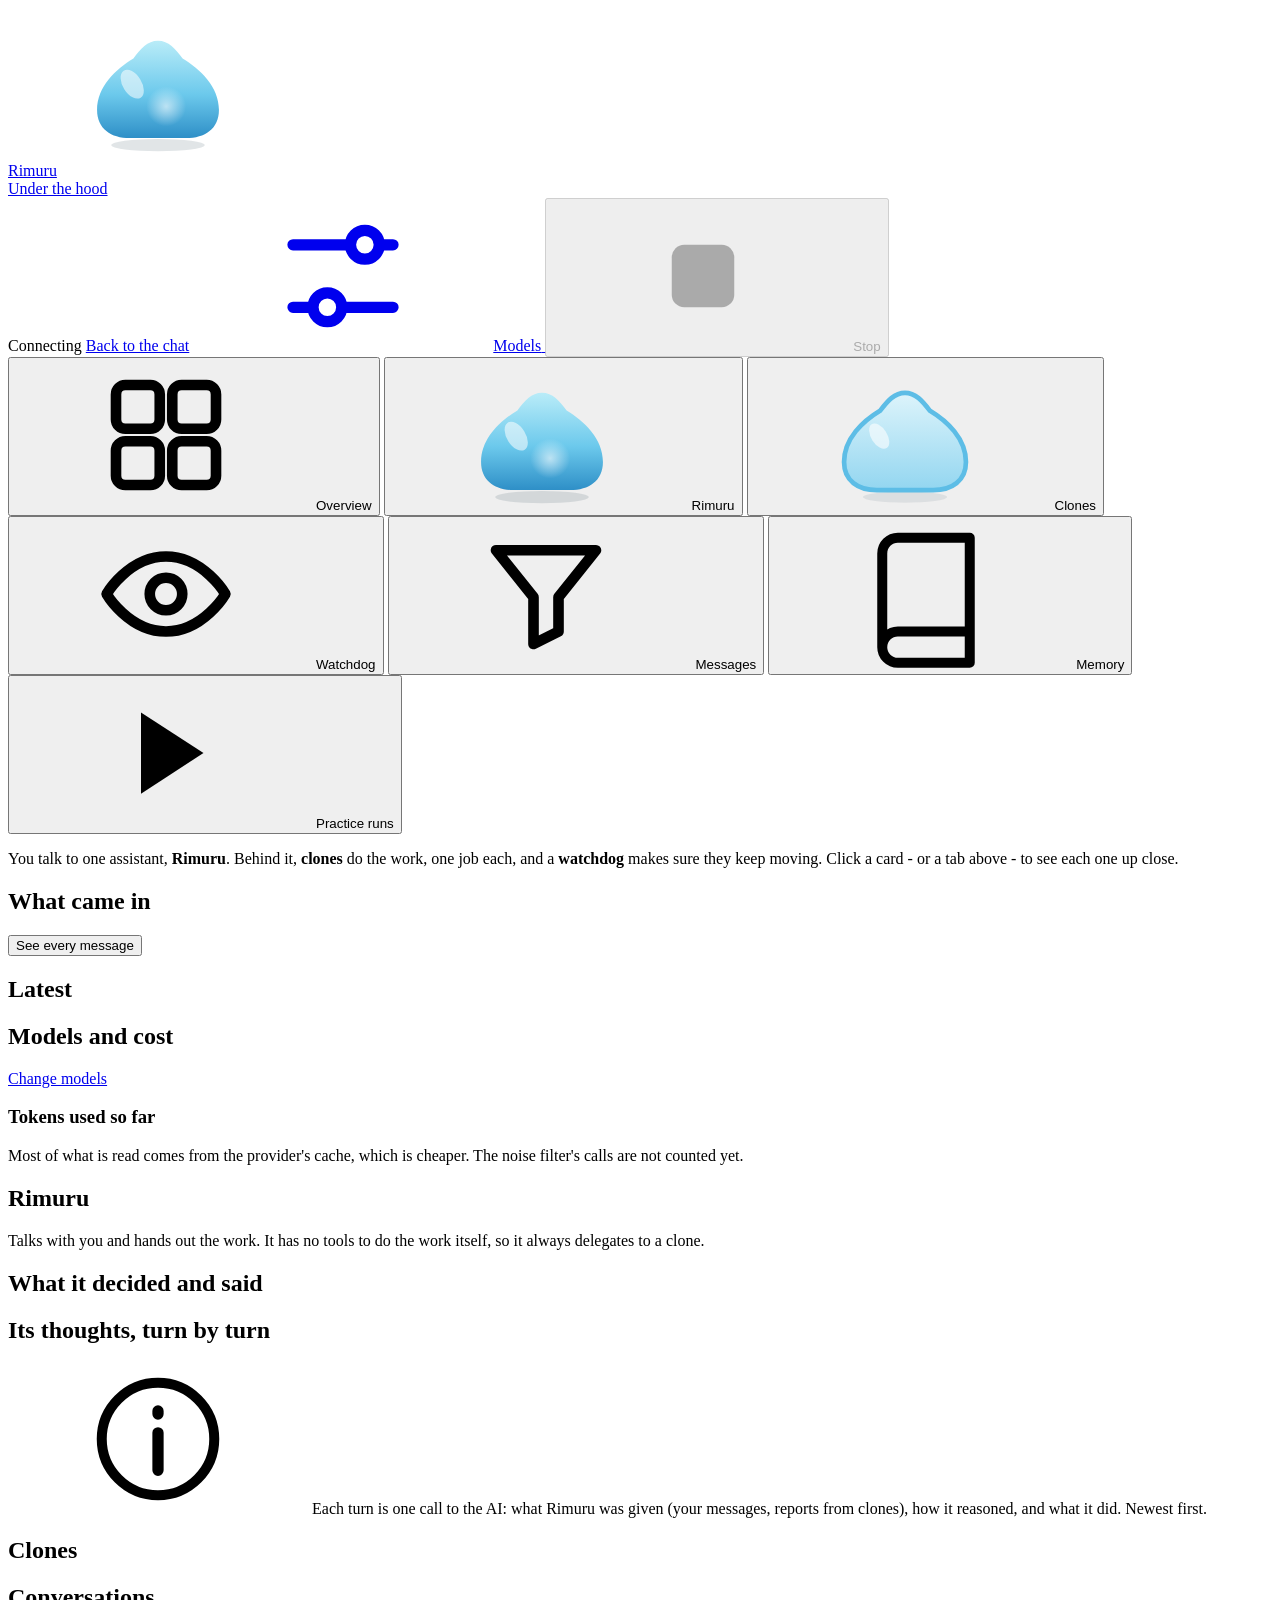
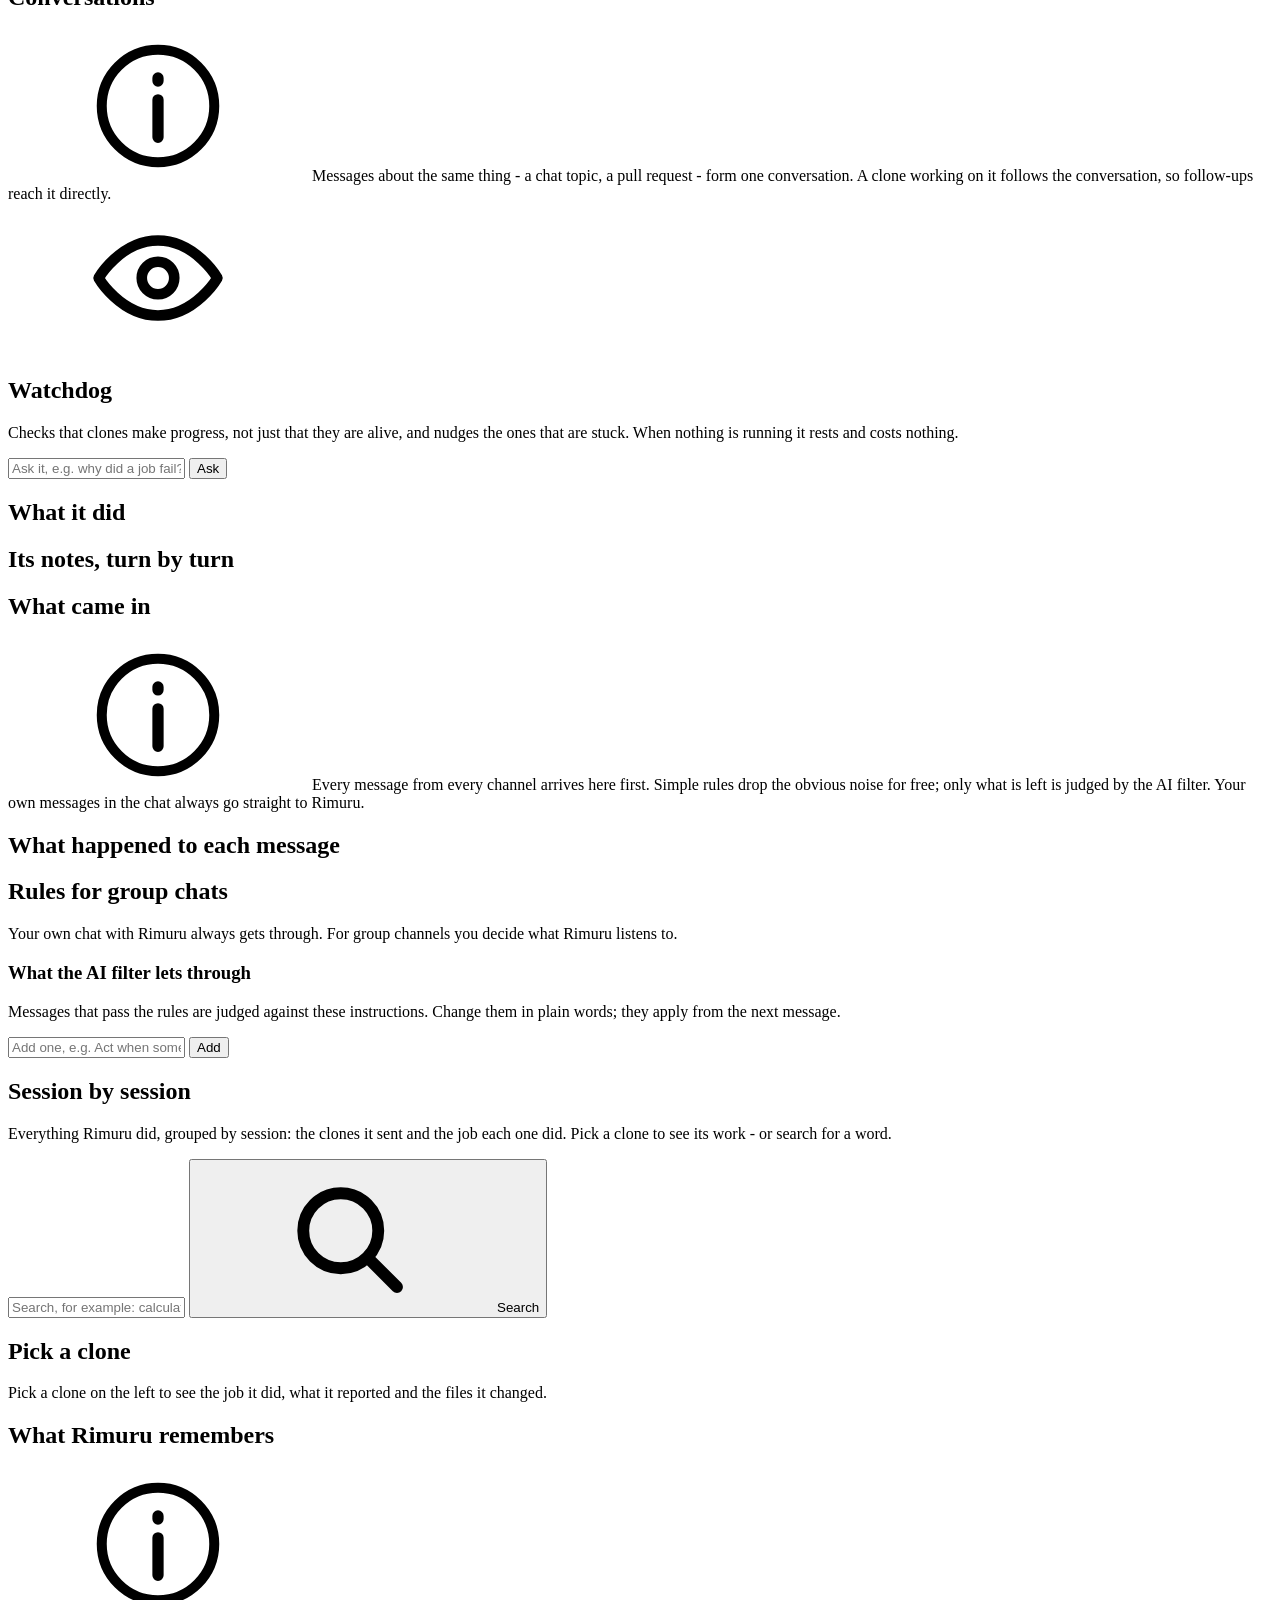
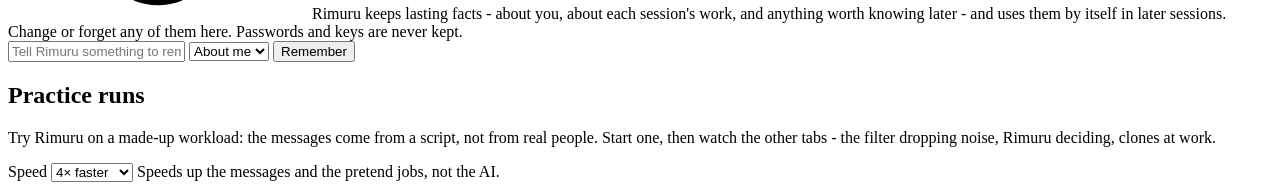
==== rimuru/web/static/inside.html @ 2d2245ae "Long-term memory: kept by Rimuru, used later, visible to the person Before, the Router's remember() " ====
<!doctype html>
<html lang="en">
<head>
<meta charset="utf-8">
<meta name="viewport" content="width=device-width, initial-scale=1">
<title>Rimuru - under the hood</title>
<link rel="icon" type="image/svg+xml" href="/static/rimuru.svg">
<link rel="stylesheet" href="/static/app.css">
<link rel="stylesheet" href="/static/inside.css">
</head>
<body class="hood-page">

<!-- Same marks and icons as the chat app. -->
<svg width="0" height="0" style="position:absolute" aria-hidden="true">
  <defs>
    <linearGradient id="slime-body" x1="0" y1="0" x2="0" y2="1">
      <stop offset="0" stop-color="#B9ECF8"/>
      <stop offset="0.55" stop-color="#6CC9EC"/>
      <stop offset="1" stop-color="#2E8FC7"/>
    </linearGradient>
    <linearGradient id="clone-body" x1="0" y1="0" x2="0" y2="1">
      <stop offset="0" stop-color="#DDF4FB"/>
      <stop offset="1" stop-color="#93D6F0"/>
    </linearGradient>
    <radialGradient id="slime-core" cx="0.5" cy="0.5" r="0.5">
      <stop offset="0" stop-color="#FFFFFF" stop-opacity="0.85"/>
      <stop offset="1" stop-color="#FFFFFF" stop-opacity="0"/>
    </radialGradient>
    <path id="slime-shape"
          d="M32 14 C36.5 14 39.5 17.5 42.5 21.5 C50 26 58 33.5 58 43.5 C58 51.5 52 55.5 44 55.5
             L20 55.5 C12 55.5 6 51.5 6 43.5 C6 33.5 14 26 21.5 21.5 C24.5 17.5 27.5 14 32 14 Z"/>
  </defs>
  <symbol id="mark-rimuru" viewBox="0 0 64 64">
    <ellipse cx="32" cy="58.5" rx="20" ry="2.6" fill="#0B2A3D" opacity="0.12"/>
    <use href="#slime-shape" fill="url(#slime-body)"/>
    <ellipse cx="21" cy="32.5" rx="4" ry="6.8" fill="#FFFFFF" opacity="0.55" transform="rotate(-32 21 32.5)"/>
    <circle cx="35.5" cy="42" r="8.5" fill="url(#slime-core)" opacity="0.7"/>
  </symbol>
  <symbol id="mark-clone" viewBox="0 0 64 64">
    <ellipse cx="32" cy="58.5" rx="18" ry="2.4" fill="#0B2A3D" opacity="0.08"/>
    <use href="#slime-shape" fill="url(#clone-body)" stroke="#5DBDE6" stroke-width="2"/>
    <ellipse cx="21" cy="32.5" rx="3.4" ry="6" fill="#FFFFFF" opacity="0.6" transform="rotate(-32 21 32.5)"/>
  </symbol>
  <symbol id="i-stop" viewBox="0 0 24 24"><rect x="7" y="7" width="10" height="10" rx="2" fill="currentColor"/></symbol>
  <symbol id="i-check" viewBox="0 0 24 24"><path d="M5 12.5l4.2 4.2L19 7" fill="none" stroke="currentColor" stroke-width="2.2" stroke-linecap="round" stroke-linejoin="round"/></symbol>
  <symbol id="i-x" viewBox="0 0 24 24"><path d="M7 7l10 10M17 7L7 17" fill="none" stroke="currentColor" stroke-width="2" stroke-linecap="round"/></symbol>
  <symbol id="i-file" viewBox="0 0 24 24"><path d="M7 3h7l5 5v13H7z M14 3v5h5" fill="none" stroke="currentColor" stroke-width="1.6" stroke-linejoin="round"/></symbol>
  <symbol id="i-beaker" viewBox="0 0 24 24"><path d="M9 3h6M10 3v6l-5 10a1.5 1.5 0 0 0 1.4 2h11.2a1.5 1.5 0 0 0 1.4-2l-5-10V3" fill="none" stroke="currentColor" stroke-width="1.6" stroke-linejoin="round"/></symbol>
  <symbol id="i-info" viewBox="0 0 24 24"><circle cx="12" cy="12" r="9" fill="none" stroke="currentColor" stroke-width="1.6"/><path d="M12 11v6M12 7.5v.5" stroke="currentColor" stroke-width="1.8" stroke-linecap="round"/></symbol>
  <symbol id="i-chevron" viewBox="0 0 24 24"><path d="M9 6l6 6-6 6" fill="none" stroke="currentColor" stroke-width="1.8" stroke-linecap="round" stroke-linejoin="round"/></symbol>
  <symbol id="i-pencil" viewBox="0 0 24 24"><path d="M4 20l4-1 10-10-3-3L5 16l-1 4z M13.5 7.5l3 3" fill="none" stroke="currentColor" stroke-width="1.8" stroke-linejoin="round"/></symbol>
  <symbol id="i-terminal" viewBox="0 0 24 24"><path d="M5 7l5 5-5 5M12 17h7" fill="none" stroke="currentColor" stroke-width="1.9" stroke-linecap="round" stroke-linejoin="round"/></symbol>
  <symbol id="i-chat" viewBox="0 0 24 24"><path d="M5 5h14v10H10l-4 4v-4H5z" fill="none" stroke="currentColor" stroke-width="1.7" stroke-linejoin="round"/></symbol>
  <symbol id="i-mail" viewBox="0 0 24 24"><path d="M4 6h16v12H4z M4 7l8 6 8-6" fill="none" stroke="currentColor" stroke-width="1.7" stroke-linejoin="round"/></symbol>
  <symbol id="i-pause" viewBox="0 0 24 24"><path d="M9 6v12M15 6v12" stroke="currentColor" stroke-width="2.4" stroke-linecap="round"/></symbol>
  <symbol id="i-alert" viewBox="0 0 24 24"><path d="M12 7v6M12 16.5v.5" stroke="currentColor" stroke-width="2.4" stroke-linecap="round"/></symbol>
  <symbol id="i-clock" viewBox="0 0 24 24"><circle cx="12" cy="12" r="8" fill="none" stroke="currentColor" stroke-width="1.8"/><path d="M12 8v4l3 2" fill="none" stroke="currentColor" stroke-width="1.8" stroke-linecap="round"/></symbol>
  <symbol id="i-sliders" viewBox="0 0 24 24"><path d="M4 7h9M18 7h2M4 17h3M12 17h8" fill="none" stroke="currentColor" stroke-width="1.8" stroke-linecap="round"/><circle cx="15.5" cy="7" r="2.3" fill="none" stroke="currentColor" stroke-width="1.8"/><circle cx="9.5" cy="17" r="2.3" fill="none" stroke="currentColor" stroke-width="1.8"/></symbol>
  <symbol id="i-search" viewBox="0 0 24 24"><circle cx="11" cy="11" r="6" fill="none" stroke="currentColor" stroke-width="1.9"/><path d="M15.5 15.5L20 20" stroke="currentColor" stroke-width="1.9" stroke-linecap="round"/></symbol>
  <symbol id="i-eye" viewBox="0 0 24 24"><path d="M2.5 12s3.5-6 9.5-6 9.5 6 9.5 6-3.5 6-9.5 6-9.5-6-9.5-6z" fill="none" stroke="currentColor" stroke-width="1.7" stroke-linejoin="round"/><circle cx="12" cy="12" r="2.6" fill="none" stroke="currentColor" stroke-width="1.7"/></symbol>
  <symbol id="i-funnel" viewBox="0 0 24 24"><path d="M4 5h16l-6 7.5V18l-4 2v-7.5z" fill="none" stroke="currentColor" stroke-width="1.7" stroke-linejoin="round"/></symbol>
  <symbol id="i-play" viewBox="0 0 24 24"><path d="M8 5.5v13l10-6.5z" fill="currentColor"/></symbol>
  <symbol id="i-book" viewBox="0 0 24 24"><path d="M5 5.5A2.5 2.5 0 0 1 7.5 3H19v15H7.5A2.5 2.5 0 0 0 5 20.5zM5 20.5A2.5 2.5 0 0 0 7.5 23H19v-5" fill="none" stroke="currentColor" stroke-width="1.6" stroke-linejoin="round"/></symbol>
  <symbol id="i-route" viewBox="0 0 24 24"><path d="M5 6h7a4 4 0 0 1 0 8H9a3 3 0 0 0 0 6h10" fill="none" stroke="currentColor" stroke-width="1.8" stroke-linecap="round"/><circle cx="5" cy="6" r="2" fill="currentColor"/><path d="M17 17l2.5 3-2.5 3" fill="none" stroke="currentColor" stroke-width="1.8" stroke-linecap="round" stroke-linejoin="round"/></symbol>
  <symbol id="i-grid" viewBox="0 0 24 24"><rect x="4" y="4" width="7" height="7" rx="1.5" fill="none" stroke="currentColor" stroke-width="1.7"/><rect x="13" y="4" width="7" height="7" rx="1.5" fill="none" stroke="currentColor" stroke-width="1.7"/><rect x="4" y="13" width="7" height="7" rx="1.5" fill="none" stroke="currentColor" stroke-width="1.7"/><rect x="13" y="13" width="7" height="7" rx="1.5" fill="none" stroke="currentColor" stroke-width="1.7"/></symbol>
</svg>

<header class="bar">
  <a class="brand" href="/" title="Back to the chat">
    <svg class="mark"><use href="#mark-rimuru"/></svg>
    <div>
      <div class="name">Rimuru</div>
      <div class="tagline">Under the hood</div>
    </div>
  </a>
  <div class="bar-right">
    <span class="status" id="status" tabindex="0">
      <span class="status-dot"></span><span id="status-text">Connecting</span>
      <span class="tip" id="status-tip" role="tooltip"></span>
    </span>
    <a class="quiet-link" href="/">Back to the chat</a>
    <a class="bar-btn" href="/#models" title="Choose which AI does each job">
      <svg><use href="#i-sliders"/></svg><span>Models</span>
    </a>
    <button class="stop" id="stop" disabled title="Stop everything Rimuru is working on">
      <svg><use href="#i-stop"/></svg><span>Stop</span>
    </button>
  </div>
</header>

<div class="views-bar">
  <nav class="views" id="views" role="tablist" aria-label="Views">
    <button role="tab" data-view="overview" class="on"><svg><use href="#i-grid"/></svg>Overview</button>
    <button role="tab" data-view="rimuru"><svg class="tab-mark"><use href="#mark-rimuru"/></svg>Rimuru</button>
    <button role="tab" data-view="clones"><svg class="tab-mark"><use href="#mark-clone"/></svg>Clones<span class="tab-badge" id="badge-clones" hidden></span></button>
    <button role="tab" data-view="watchdog"><svg><use href="#i-eye"/></svg>Watchdog</button>
    <button role="tab" data-view="messages"><svg><use href="#i-funnel"/></svg>Messages</button>
    <button role="tab" data-view="memory"><svg><use href="#i-book"/></svg>Memory</button>
    <button role="tab" data-view="practice"><svg><use href="#i-play"/></svg>Practice runs<span class="tab-dot" id="badge-practice" hidden></span></button>
  </nav>
</div>

<main class="hood">

  <!-- OVERVIEW -->
  <section class="view on" id="view-overview" role="tabpanel">
    <p class="view-intro">You talk to one assistant, <b>Rimuru</b>. Behind it, <b>clones</b> do the
      work, one job each, and a <b>watchdog</b> makes sure they keep moving. Click a card - or a
      tab above - to see each one up close.</p>
    <div class="team" id="team"></div>
    <section class="block">
      <div class="block-head"><h2>What came in</h2>
        <button class="ghost small" data-go="messages">See every message</button></div>
      <div class="flow" id="flow"></div>
    </section>
    <div class="hood-grid even">
      <section class="block">
        <div class="block-head"><h2>Latest</h2></div>
        <div class="feed scroll-sm" id="feed-overview"></div>
      </section>
      <section class="block">
        <div class="block-head"><h2>Models and cost</h2>
          <a class="ghost small" href="/#models">Change models</a></div>
        <div class="models-now" id="models-now"></div>
        <h3 class="mini">Tokens used so far</h3>
        <div class="cost" id="cost"></div>
        <p class="muted small">Most of what is read comes from the provider's cache, which is
          cheaper. The noise filter's calls are not counted yet.</p>
      </section>
    </div>
  </section>

  <!-- RIMURU -->
  <section class="view" id="view-rimuru" role="tabpanel">
    <div class="split">
      <div class="col">
        <section class="block">
          <div class="who-head big">
            <span id="rimuru-mark"></span>
            <div><h2>Rimuru</h2><p class="muted">Talks with you and hands out the work. It has
              no tools to do the work itself, so it always delegates to a clone.</p></div>
          </div>
          <dl class="facts" id="rimuru-facts"></dl>
        </section>
        <section class="block">
          <div class="block-head"><h2>What it decided and said</h2></div>
          <div class="feed scroll" id="feed-rimuru"></div>
        </section>
      </div>
      <section class="block col-wide">
        <div class="block-head"><h2>Its thoughts, turn by turn</h2>
          <span class="hint-icon" tabindex="0" aria-label="About turns"><svg><use href="#i-info"/></svg>
            <span class="tip">Each turn is one call to the AI: what Rimuru was given (your
              messages, reports from clones), how it reasoned, and what it did. Newest first.</span></span>
        </div>
        <div class="scroll" id="rimuru-turns"></div>
      </section>
    </div>
  </section>

  <!-- CLONES -->
  <section class="view" id="view-clones" role="tabpanel">
    <div class="split">
      <div class="col">
        <section class="block">
          <div class="block-head"><h2>Clones</h2><span class="count" id="clones-count"></span></div>
          <div class="list scroll" id="clone-list"></div>
        </section>
        <section class="block">
          <div class="block-head"><h2>Conversations</h2>
            <span class="hint-icon" tabindex="0" aria-label="About conversations"><svg><use href="#i-info"/></svg>
              <span class="tip">Messages about the same thing - a chat topic, a pull request -
                form one conversation. A clone working on it follows the conversation, so
                follow-ups reach it directly.</span></span>
          </div>
          <div class="list scroll-sm" id="threads"></div>
        </section>
      </div>
      <section class="block col-wide">
        <div class="clone-head" id="clone-head"></div>
        <div class="scroll" id="clone-turns"></div>
      </section>
    </div>
  </section>

  <!-- WATCHDOG -->
  <section class="view" id="view-watchdog" role="tabpanel">
    <div class="split">
      <div class="col">
        <section class="block">
          <div class="who-head big">
            <span class="who-icon"><svg><use href="#i-eye"/></svg></span>
            <div><h2>Watchdog</h2><p class="muted">Checks that clones make progress, not just
              that they are alive, and nudges the ones that are stuck. When nothing is
              running it rests and costs nothing.</p></div>
          </div>
          <dl class="facts" id="wd-facts"></dl>
          <form class="ask" id="wd-form">
            <input id="wd-q" placeholder="Ask it, e.g. why did a job fail?" aria-label="Question for the watchdog">
            <button class="ghost" type="submit">Ask</button>
          </form>
          <div class="wd-answers" id="wd-answers"></div>
        </section>
        <section class="block">
          <div class="block-head"><h2>What it did</h2></div>
          <div class="feed scroll-sm" id="feed-watchdog"></div>
        </section>
      </div>
      <section class="block col-wide">
        <div class="block-head"><h2>Its notes, turn by turn</h2></div>
        <div class="scroll" id="wd-turns"></div>
      </section>
    </div>
  </section>

  <!-- MESSAGES -->
  <section class="view" id="view-messages" role="tabpanel">
    <section class="block">
      <div class="block-head"><h2>What came in</h2>
        <span class="hint-icon" tabindex="0" aria-label="About this"><svg><use href="#i-info"/></svg>
          <span class="tip">Every message from every channel arrives here first. Simple rules
            drop the obvious noise for free; only what is left is judged by the AI filter.
            Your own messages in the chat always go straight to Rimuru.</span></span>
      </div>
      <div class="flow" id="flow-big"></div>
    </section>
    <div class="hood-grid">
      <section class="block">
        <div class="block-head"><h2>What happened to each message</h2></div>
        <div class="feed scroll" id="feed-messages"></div>
      </section>
      <section class="block">
        <div class="block-head"><h2>Rules for group chats</h2></div>
        <p class="muted">Your own chat with Rimuru always gets through. For group channels you
          decide what Rimuru listens to.</p>
        <div class="rules" id="channel-rules"></div>
        <h3 class="mini">What the AI filter lets through</h3>
        <p class="muted">Messages that pass the rules are judged against these instructions.
          Change them in plain words; they apply from the next message.</p>
        <div class="policies" id="policies"></div>
        <form class="lookup" id="policy-form">
          <input id="policy-text" placeholder="Add one, e.g. Act when someone asks for a release" aria-label="New instruction">
          <button class="ghost" type="submit">Add</button>
        </form>
      </section>
    </div>
  </section>

  <!-- MEMORY -->
  <section class="view" id="view-memory" role="tabpanel">
    <div class="hood-grid even">
      <section class="block">
        <div class="block-head"><h2>Session by session</h2></div>
        <p class="muted">Everything Rimuru did, grouped by session: the clones it sent and the job
          each one did. Pick a clone to see its work - or search for a word.</p>
        <form class="lookup" id="find-form" autocomplete="off">
          <input id="find-q" placeholder="Search, for example: calculator" spellcheck="false"
                 aria-label="Search what Rimuru knows">
          <button class="ghost" type="submit"><svg><use href="#i-search"/></svg>Search</button>
        </form>
        <div class="find-head" id="find-head"></div>
        <div class="list scroll" id="find-results" hidden></div>
        <div class="scroll mem-tree" id="memory-tree"></div>
      </section>
      <section class="block">
        <div class="block-head"><h2 id="found-title">Pick a clone</h2></div>
        <div id="found"><p class="muted">Pick a clone on the left to see the job it did, what it
          reported and the files it changed.</p></div>
      </section>
    </div>
    <section class="block" id="remembers">
      <div class="block-head"><h2>What Rimuru remembers</h2>
        <span class="hint-icon" tabindex="0" aria-label="About Rimuru's memory"><svg><use href="#i-info"/></svg>
          <span class="tip">Rimuru keeps lasting facts - about you, about each session's work, and
            anything worth knowing later - and uses them by itself in later sessions. Change or
            forget any of them here. Passwords and keys are never kept.</span></span>
      </div>
      <form class="mem-add" id="mem-add" autocomplete="off">
        <input id="mem-add-text" maxlength="500" aria-label="Something for Rimuru to remember"
               placeholder="Tell Rimuru something to remember, for example: I like dark designs">
        <select id="mem-add-about" aria-label="What it is about">
          <option value="you">About me</option><option value="general">General</option>
        </select>
        <button class="ghost" type="submit">Remember</button>
      </form>
      <p class="mem-note" id="mem-note" role="status"></p>
      <div id="mem-groups"></div>
    </section>
  </section>

  <!-- PRACTICE -->
  <section class="view" id="view-practice" role="tabpanel">
    <section class="block narrow">
      <div class="block-head"><h2>Practice runs</h2></div>
      <p class="muted">Try Rimuru on a made-up workload: the messages come from a script, not
        from real people. Start one, then watch the other tabs - the filter dropping noise,
        Rimuru deciding, clones at work.</p>
      <div class="practice-now" id="practice-now"></div>
      <div class="practice" id="practice"></div>
      <label class="speed">Speed
        <select id="speed">
          <option value="1">real time</option>
          <option value="4" selected>4&times; faster</option>
          <option value="10">10&times; faster</option>
        </select>
        <span class="muted small">Speeds up the messages and the pretend jobs, not the AI.</span>
      </label>
    </section>
  </section>
</main>

<script src="/static/inside.js"></script>
</body>
</html>
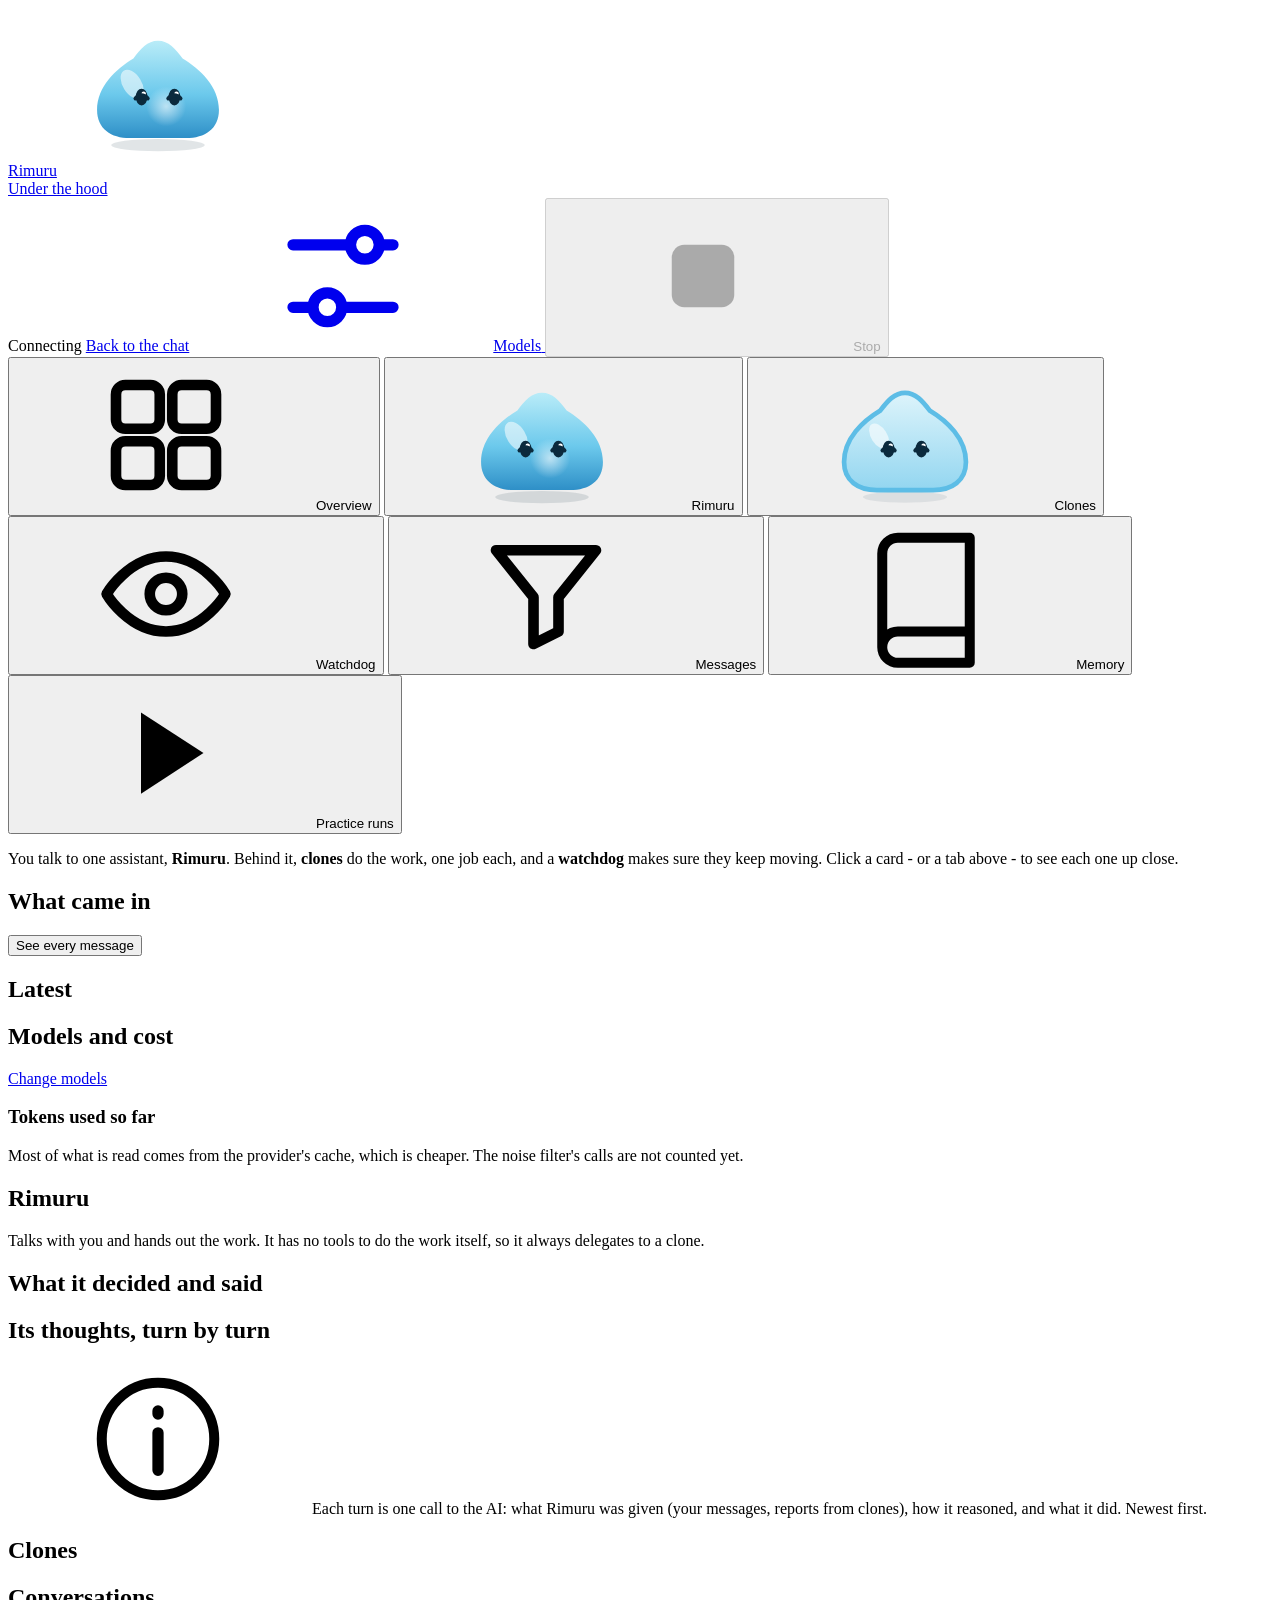
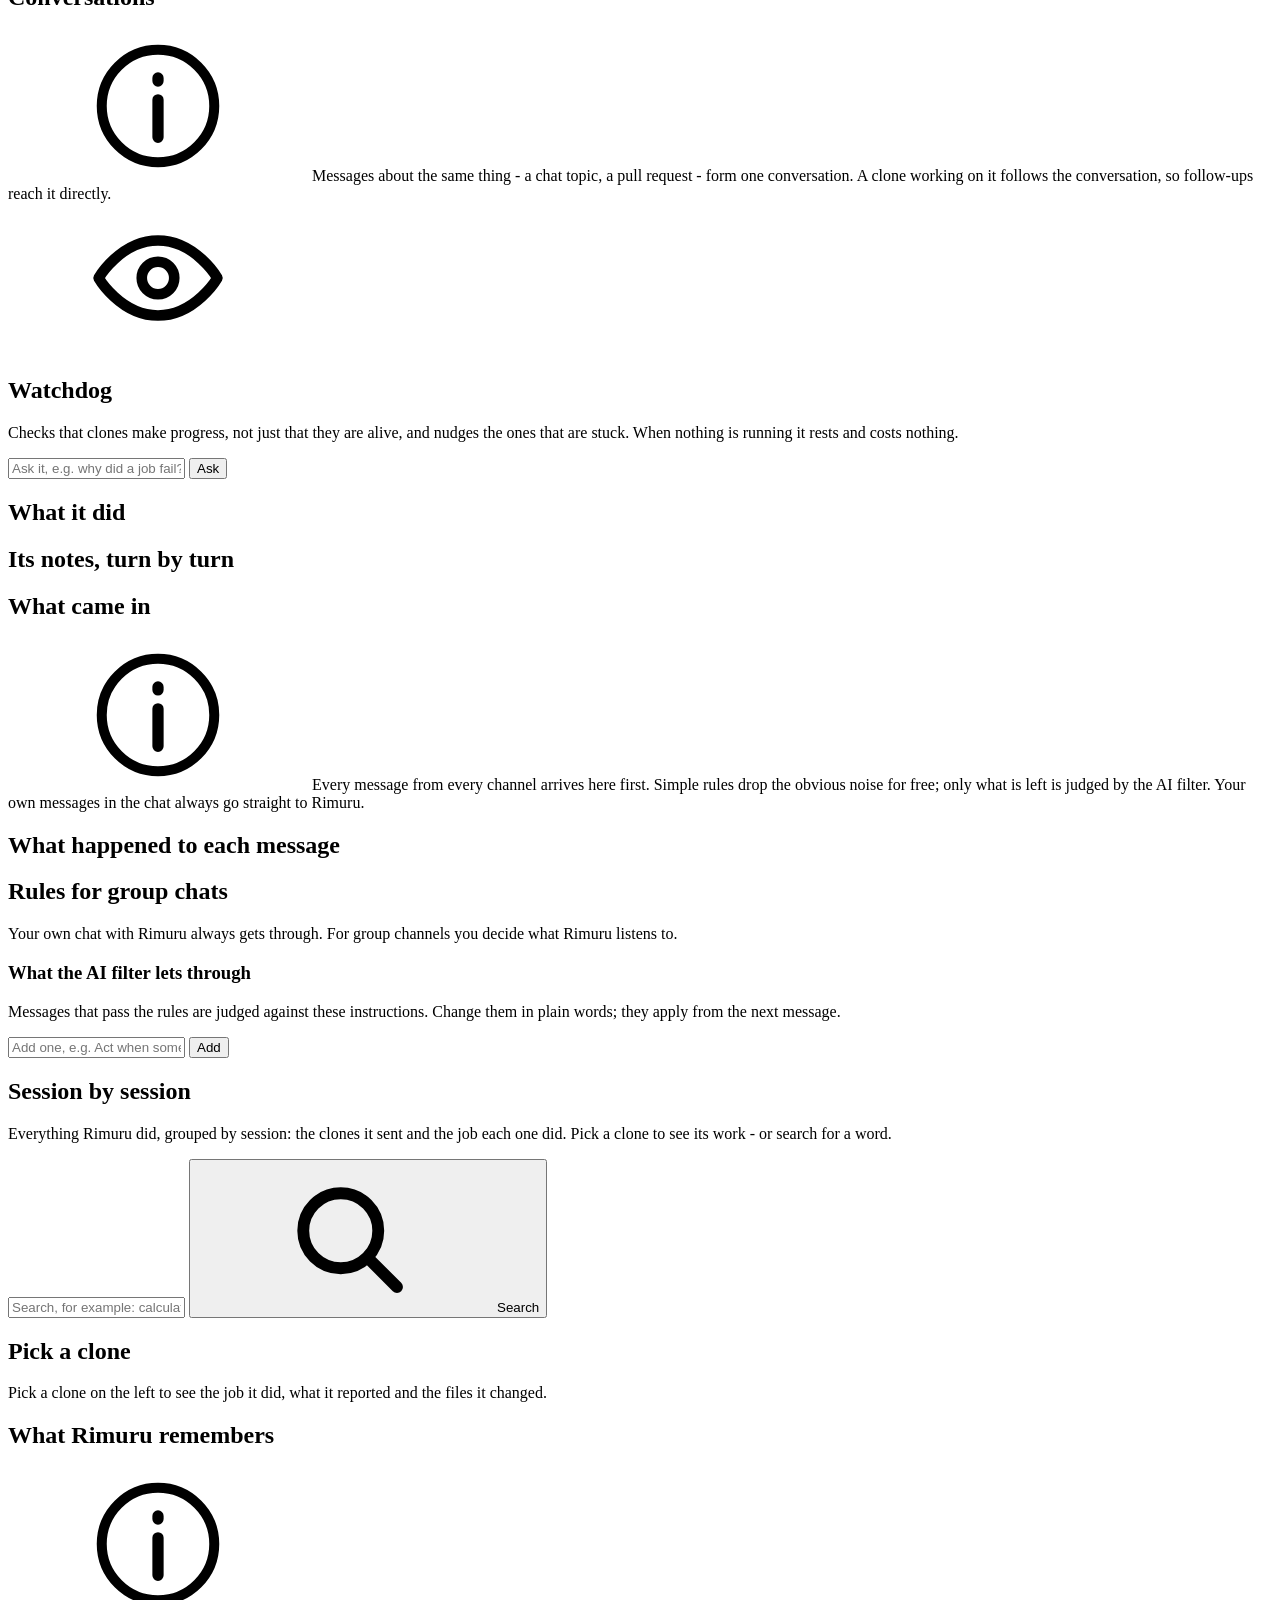
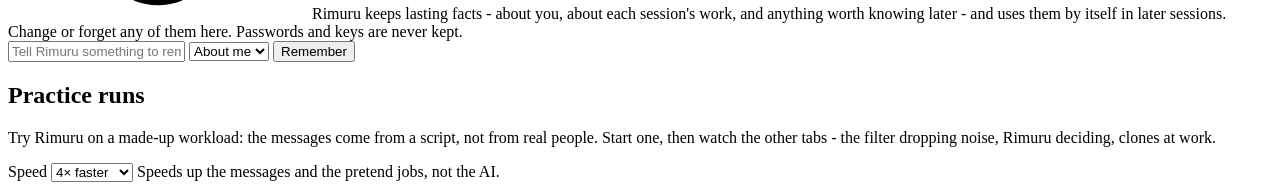
==== commit dea0af9f: "Delete sessions, forget from the chat, smoother pages, eyes, named clones - Delete a session (trash " ====
--- a/rimuru/web/static/inside.html
+++ b/rimuru/web/static/inside.html
@@ -3,6 +3,10 @@
 <head>
 <meta charset="utf-8">
 <meta name="viewport" content="width=device-width, initial-scale=1">
+<meta name="color-scheme" content="light dark">
+<script type="speculationrules">
+  {"prerender": [{"where": {"or": [{"href_matches": "/"}, {"href_matches": "/#*"}]}, "eagerness": "moderate"}]}
+</script>
 <title>Rimuru - under the hood</title>
 <link rel="icon" type="image/svg+xml" href="/static/rimuru.svg">
 <link rel="stylesheet" href="/static/app.css">
@@ -35,11 +39,33 @@
     <use href="#slime-shape" fill="url(#slime-body)"/>
     <ellipse cx="21" cy="32.5" rx="4" ry="6.8" fill="#FFFFFF" opacity="0.55" transform="rotate(-32 21 32.5)"/>
     <circle cx="35.5" cy="42" r="8.5" fill="url(#slime-core)" opacity="0.7"/>
+      <g class="sl-eyes">
+      <g class="sl-look"><g class="sl-open">
+        <ellipse cx="25" cy="38" rx="2.5" ry="3.6" fill="#0B2A3D"/>
+        <ellipse cx="39" cy="38" rx="2.5" ry="3.6" fill="#0B2A3D"/>
+        <circle cx="25.9" cy="36.6" r="0.95" fill="#FFFFFF"/>
+        <circle cx="39.9" cy="36.6" r="0.95" fill="#FFFFFF"/>
+      </g></g>
+      <g class="sl-shut" fill="none" stroke="#0B2A3D" stroke-width="1.7" stroke-linecap="round">
+        <path d="M22.4 38.6 Q25 35.9 27.6 38.6"/><path d="M36.4 38.6 Q39 35.9 41.6 38.6"/>
+      </g>
+    </g>
   </symbol>
   <symbol id="mark-clone" viewBox="0 0 64 64">
     <ellipse cx="32" cy="58.5" rx="18" ry="2.4" fill="#0B2A3D" opacity="0.08"/>
     <use href="#slime-shape" fill="url(#clone-body)" stroke="#5DBDE6" stroke-width="2"/>
     <ellipse cx="21" cy="32.5" rx="3.4" ry="6" fill="#FFFFFF" opacity="0.6" transform="rotate(-32 21 32.5)"/>
+      <g class="sl-eyes">
+      <g class="sl-look"><g class="sl-open">
+        <ellipse cx="25" cy="38" rx="2.5" ry="3.6" fill="#0B2A3D"/>
+        <ellipse cx="39" cy="38" rx="2.5" ry="3.6" fill="#0B2A3D"/>
+        <circle cx="25.9" cy="36.6" r="0.95" fill="#FFFFFF"/>
+        <circle cx="39.9" cy="36.6" r="0.95" fill="#FFFFFF"/>
+      </g></g>
+      <g class="sl-shut" fill="none" stroke="#0B2A3D" stroke-width="1.7" stroke-linecap="round">
+        <path d="M22.4 38.6 Q25 35.9 27.6 38.6"/><path d="M36.4 38.6 Q39 35.9 41.6 38.6"/>
+      </g>
+    </g>
   </symbol>
   <symbol id="i-stop" viewBox="0 0 24 24"><rect x="7" y="7" width="10" height="10" rx="2" fill="currentColor"/></symbol>
   <symbol id="i-check" viewBox="0 0 24 24"><path d="M5 12.5l4.2 4.2L19 7" fill="none" stroke="currentColor" stroke-width="2.2" stroke-linecap="round" stroke-linejoin="round"/></symbol>
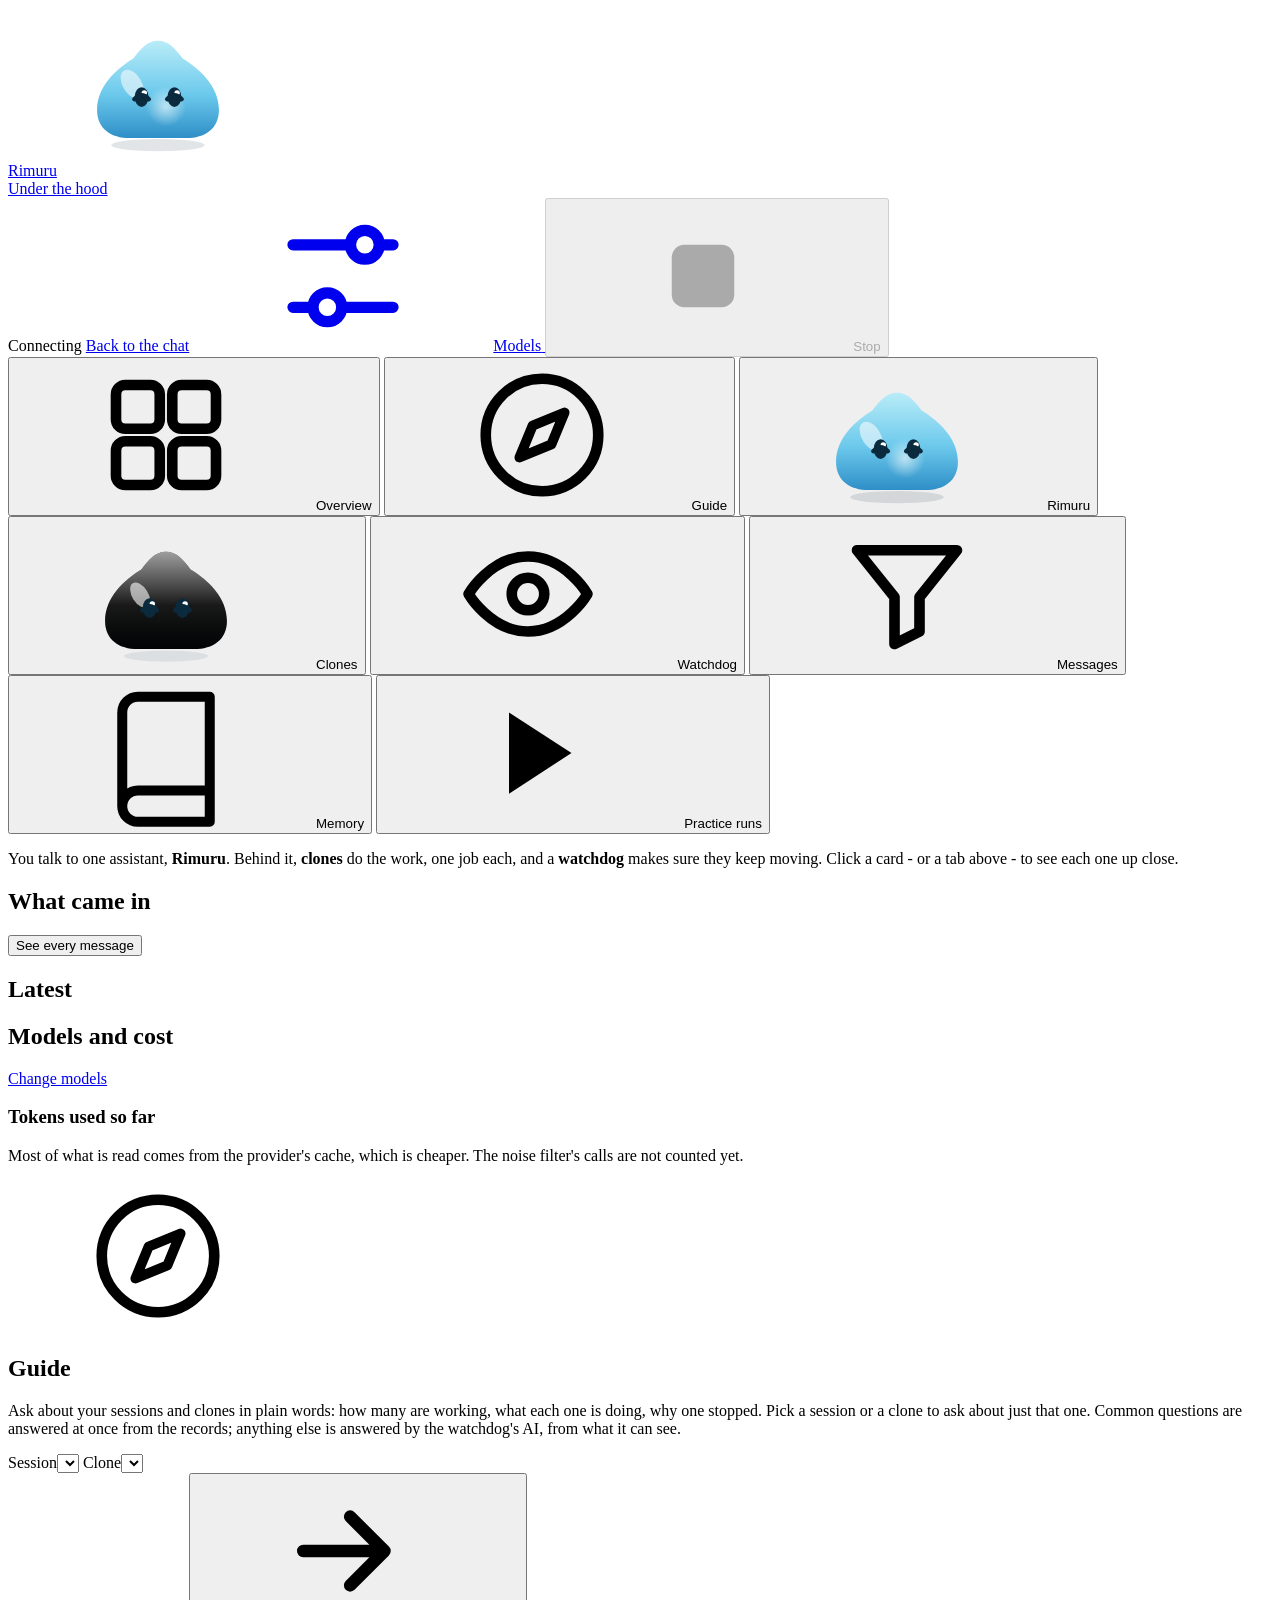
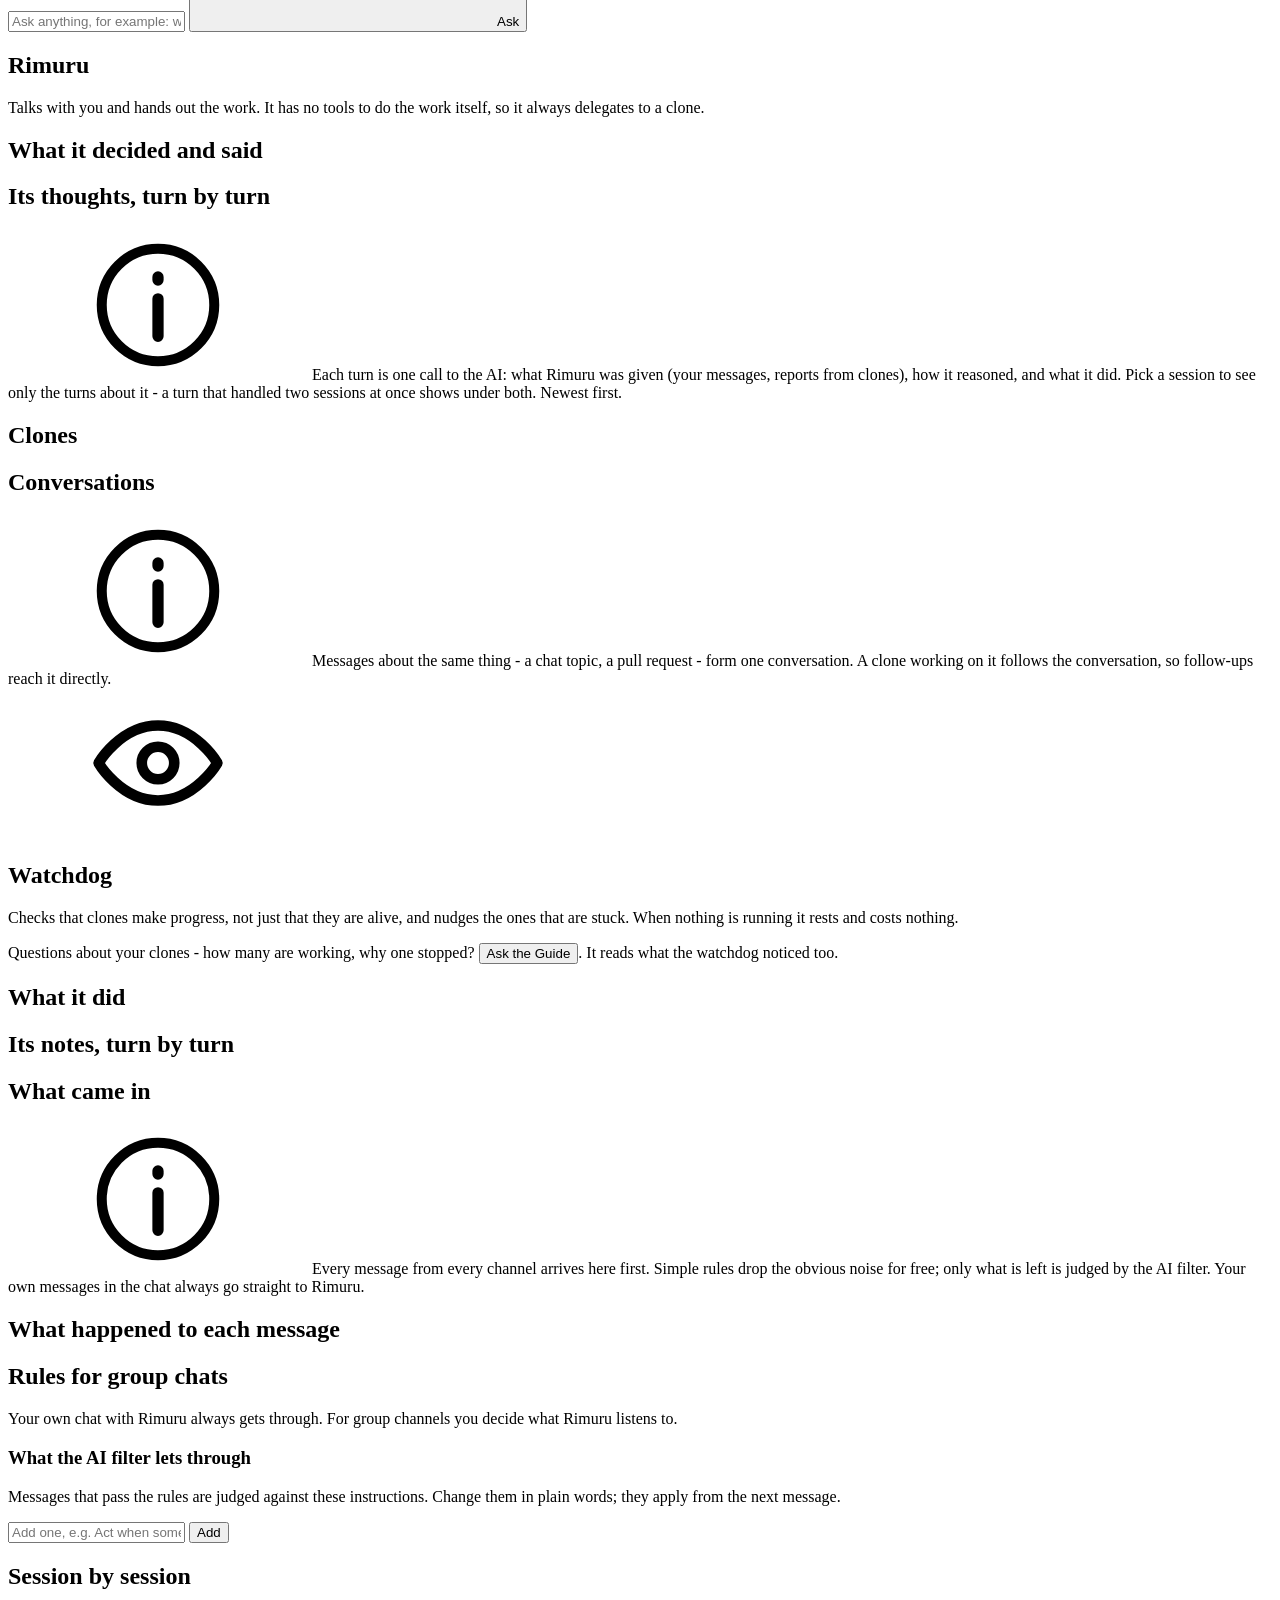
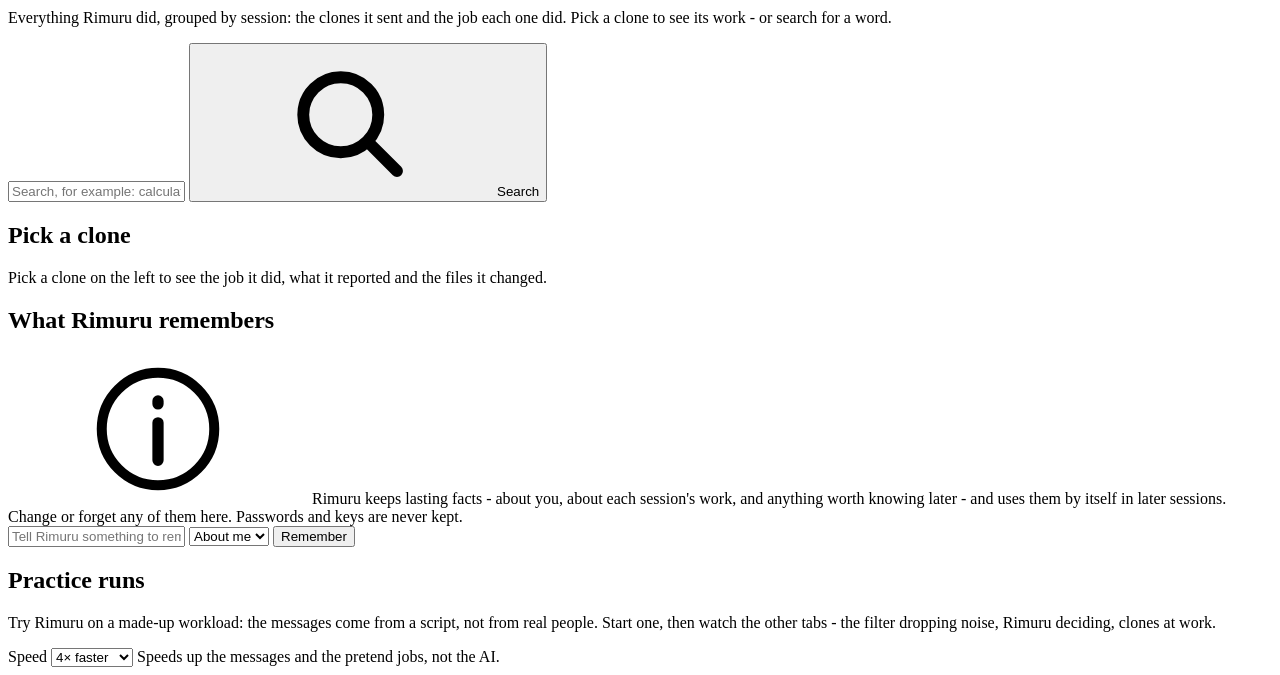
==== commit d51d1cf9: "Turns by session, a Guide, /init with project guides, a color per clone - Under the hood -> Rimuru: " ====
--- a/rimuru/web/static/inside.html
+++ b/rimuru/web/static/inside.html
@@ -22,9 +22,10 @@
       <stop offset="0.55" stop-color="#6CC9EC"/>
       <stop offset="1" stop-color="#2E8FC7"/>
     </linearGradient>
-    <linearGradient id="clone-body" x1="0" y1="0" x2="0" y2="1">
-      <stop offset="0" stop-color="#DDF4FB"/>
-      <stop offset="1" stop-color="#93D6F0"/>
+    <linearGradient id="clone-sheen" x1="0" y1="0" x2="0" y2="1">
+      <stop offset="0" stop-color="#FFFFFF" stop-opacity="0.62"/>
+      <stop offset="0.55" stop-color="#FFFFFF" stop-opacity="0.1"/>
+      <stop offset="1" stop-color="#0B2A3D" stop-opacity="0.07"/>
     </linearGradient>
     <radialGradient id="slime-core" cx="0.5" cy="0.5" r="0.5">
       <stop offset="0" stop-color="#FFFFFF" stop-opacity="0.85"/>
@@ -41,29 +42,30 @@
     <circle cx="35.5" cy="42" r="8.5" fill="url(#slime-core)" opacity="0.7"/>
       <g class="sl-eyes">
       <g class="sl-look"><g class="sl-open">
-        <ellipse cx="25" cy="38" rx="2.5" ry="3.6" fill="#0B2A3D"/>
-        <ellipse cx="39" cy="38" rx="2.5" ry="3.6" fill="#0B2A3D"/>
-        <circle cx="25.9" cy="36.6" r="0.95" fill="#FFFFFF"/>
-        <circle cx="39.9" cy="36.6" r="0.95" fill="#FFFFFF"/>
+        <ellipse cx="25" cy="38" rx="2.95" ry="4.2" fill="#0B2A3D"/>
+        <ellipse cx="39" cy="38" rx="2.95" ry="4.2" fill="#0B2A3D"/>
+        <circle cx="26.15" cy="36.2" r="1.15" fill="#FFFFFF"/>
+        <circle cx="40.15" cy="36.2" r="1.15" fill="#FFFFFF"/>
       </g></g>
-      <g class="sl-shut" fill="none" stroke="#0B2A3D" stroke-width="1.7" stroke-linecap="round">
-        <path d="M22.4 38.6 Q25 35.9 27.6 38.6"/><path d="M36.4 38.6 Q39 35.9 41.6 38.6"/>
+      <g class="sl-shut" fill="none" stroke="#0B2A3D" stroke-width="1.9" stroke-linecap="round">
+        <path d="M21.9 38.9 Q25 35.5 28.1 38.9"/><path d="M35.9 38.9 Q39 35.5 42.1 38.9"/>
       </g>
     </g>
   </symbol>
   <symbol id="mark-clone" viewBox="0 0 64 64">
     <ellipse cx="32" cy="58.5" rx="18" ry="2.4" fill="#0B2A3D" opacity="0.08"/>
-    <use href="#slime-shape" fill="url(#clone-body)" stroke="#5DBDE6" stroke-width="2"/>
+    <use href="#slime-shape" class="sl-skin"/>
+    <use href="#slime-shape" fill="url(#clone-sheen)"/>
     <ellipse cx="21" cy="32.5" rx="3.4" ry="6" fill="#FFFFFF" opacity="0.6" transform="rotate(-32 21 32.5)"/>
       <g class="sl-eyes">
       <g class="sl-look"><g class="sl-open">
-        <ellipse cx="25" cy="38" rx="2.5" ry="3.6" fill="#0B2A3D"/>
-        <ellipse cx="39" cy="38" rx="2.5" ry="3.6" fill="#0B2A3D"/>
-        <circle cx="25.9" cy="36.6" r="0.95" fill="#FFFFFF"/>
-        <circle cx="39.9" cy="36.6" r="0.95" fill="#FFFFFF"/>
+        <ellipse cx="25" cy="38" rx="2.95" ry="4.2" fill="#0B2A3D"/>
+        <ellipse cx="39" cy="38" rx="2.95" ry="4.2" fill="#0B2A3D"/>
+        <circle cx="26.15" cy="36.2" r="1.15" fill="#FFFFFF"/>
+        <circle cx="40.15" cy="36.2" r="1.15" fill="#FFFFFF"/>
       </g></g>
-      <g class="sl-shut" fill="none" stroke="#0B2A3D" stroke-width="1.7" stroke-linecap="round">
-        <path d="M22.4 38.6 Q25 35.9 27.6 38.6"/><path d="M36.4 38.6 Q39 35.9 41.6 38.6"/>
+      <g class="sl-shut" fill="none" stroke="#0B2A3D" stroke-width="1.9" stroke-linecap="round">
+        <path d="M21.9 38.9 Q25 35.5 28.1 38.9"/><path d="M35.9 38.9 Q39 35.5 42.1 38.9"/>
       </g>
     </g>
   </symbol>
@@ -88,6 +90,8 @@
   <symbol id="i-play" viewBox="0 0 24 24"><path d="M8 5.5v13l10-6.5z" fill="currentColor"/></symbol>
   <symbol id="i-book" viewBox="0 0 24 24"><path d="M5 5.5A2.5 2.5 0 0 1 7.5 3H19v15H7.5A2.5 2.5 0 0 0 5 20.5zM5 20.5A2.5 2.5 0 0 0 7.5 23H19v-5" fill="none" stroke="currentColor" stroke-width="1.6" stroke-linejoin="round"/></symbol>
   <symbol id="i-route" viewBox="0 0 24 24"><path d="M5 6h7a4 4 0 0 1 0 8H9a3 3 0 0 0 0 6h10" fill="none" stroke="currentColor" stroke-width="1.8" stroke-linecap="round"/><circle cx="5" cy="6" r="2" fill="currentColor"/><path d="M17 17l2.5 3-2.5 3" fill="none" stroke="currentColor" stroke-width="1.8" stroke-linecap="round" stroke-linejoin="round"/></symbol>
+  <symbol id="i-compass" viewBox="0 0 24 24"><circle cx="12" cy="12" r="9" fill="none" stroke="currentColor" stroke-width="1.7"/><path d="M15.6 8.4l-2.1 5.1-5.1 2.1 2.1-5.1z" fill="none" stroke="currentColor" stroke-width="1.6" stroke-linejoin="round"/></symbol>
+  <symbol id="i-send" viewBox="0 0 24 24"><path d="M5 12h12M12.5 6.5L18 12l-5.5 5.5" fill="none" stroke="currentColor" stroke-width="2" stroke-linecap="round" stroke-linejoin="round"/></symbol>
   <symbol id="i-grid" viewBox="0 0 24 24"><rect x="4" y="4" width="7" height="7" rx="1.5" fill="none" stroke="currentColor" stroke-width="1.7"/><rect x="13" y="4" width="7" height="7" rx="1.5" fill="none" stroke="currentColor" stroke-width="1.7"/><rect x="4" y="13" width="7" height="7" rx="1.5" fill="none" stroke="currentColor" stroke-width="1.7"/><rect x="13" y="13" width="7" height="7" rx="1.5" fill="none" stroke="currentColor" stroke-width="1.7"/></symbol>
 </svg>
 
@@ -117,6 +121,7 @@
 <div class="views-bar">
   <nav class="views" id="views" role="tablist" aria-label="Views">
     <button role="tab" data-view="overview" class="on"><svg><use href="#i-grid"/></svg>Overview</button>
+    <button role="tab" data-view="guide"><svg><use href="#i-compass"/></svg>Guide</button>
     <button role="tab" data-view="rimuru"><svg class="tab-mark"><use href="#mark-rimuru"/></svg>Rimuru</button>
     <button role="tab" data-view="clones"><svg class="tab-mark"><use href="#mark-clone"/></svg>Clones<span class="tab-badge" id="badge-clones" hidden></span></button>
     <button role="tab" data-view="watchdog"><svg><use href="#i-eye"/></svg>Watchdog</button>
@@ -156,6 +161,30 @@
     </div>
   </section>
 
+  <!-- GUIDE -->
+  <section class="view" id="view-guide" role="tabpanel">
+    <section class="block guide">
+      <div class="who-head big">
+        <span class="who-icon"><svg><use href="#i-compass"/></svg></span>
+        <div><h2>Guide</h2><p class="muted">Ask about your sessions and clones in plain words: how
+          many are working, what each one is doing, why one stopped. Pick a session or a clone to
+          ask about just that one. Common questions are answered at once from the records; anything
+          else is answered by the watchdog's AI, from what it can see.</p></div>
+      </div>
+      <div class="guide-pick">
+        <label><span>Session</span><select id="guide-session" aria-label="Session to ask about"></select></label>
+        <label><span>Clone</span><select id="guide-clone" aria-label="Clone to ask about"></select></label>
+      </div>
+      <div class="chips guide-quick" id="guide-quick" aria-label="Quick questions"></div>
+      <div class="guide-log" id="guide-log" aria-live="polite"></div>
+      <form class="guide-ask" id="guide-form" autocomplete="off">
+        <input id="guide-q" maxlength="800" placeholder="Ask anything, for example: why did it stop?" aria-label="Your question">
+        <button class="primary" type="submit" id="guide-send"><svg><use href="#i-send"/></svg><span>Ask</span></button>
+      </form>
+      <div class="guide-foot"><button class="link small" id="guide-clear" hidden>Clear this conversation</button></div>
+    </section>
+  </section>
+
   <!-- RIMURU -->
   <section class="view" id="view-rimuru" role="tabpanel">
     <div class="split">
@@ -175,10 +204,14 @@
       </div>
       <section class="block col-wide">
         <div class="block-head"><h2>Its thoughts, turn by turn</h2>
-          <span class="hint-icon" tabindex="0" aria-label="About turns"><svg><use href="#i-info"/></svg>
+          <span class="hint-icon inline" tabindex="0" aria-label="About turns"><svg><use href="#i-info"/></svg>
             <span class="tip">Each turn is one call to the AI: what Rimuru was given (your
-              messages, reports from clones), how it reasoned, and what it did. Newest first.</span></span>
+              messages, reports from clones), how it reasoned, and what it did. Pick a session
+              to see only the turns about it - a turn that handled two sessions at once shows
+              under both. Newest first.</span></span>
+          <button class="ghost small danger" id="turns-clear" hidden>Clear these turns</button>
         </div>
+        <div class="chips" id="turn-picker" aria-label="Show the turns about"></div>
         <div class="scroll" id="rimuru-turns"></div>
       </section>
     </div>
@@ -221,11 +254,9 @@
               running it rests and costs nothing.</p></div>
           </div>
           <dl class="facts" id="wd-facts"></dl>
-          <form class="ask" id="wd-form">
-            <input id="wd-q" placeholder="Ask it, e.g. why did a job fail?" aria-label="Question for the watchdog">
-            <button class="ghost" type="submit">Ask</button>
-          </form>
-          <div class="wd-answers" id="wd-answers"></div>
+          <p class="wd-guide">Questions about your clones - how many are working, why one
+            stopped? <button class="link" data-go="guide">Ask the Guide</button>. It reads what
+            the watchdog noticed too.</p>
         </section>
         <section class="block">
           <div class="block-head"><h2>What it did</h2></div>
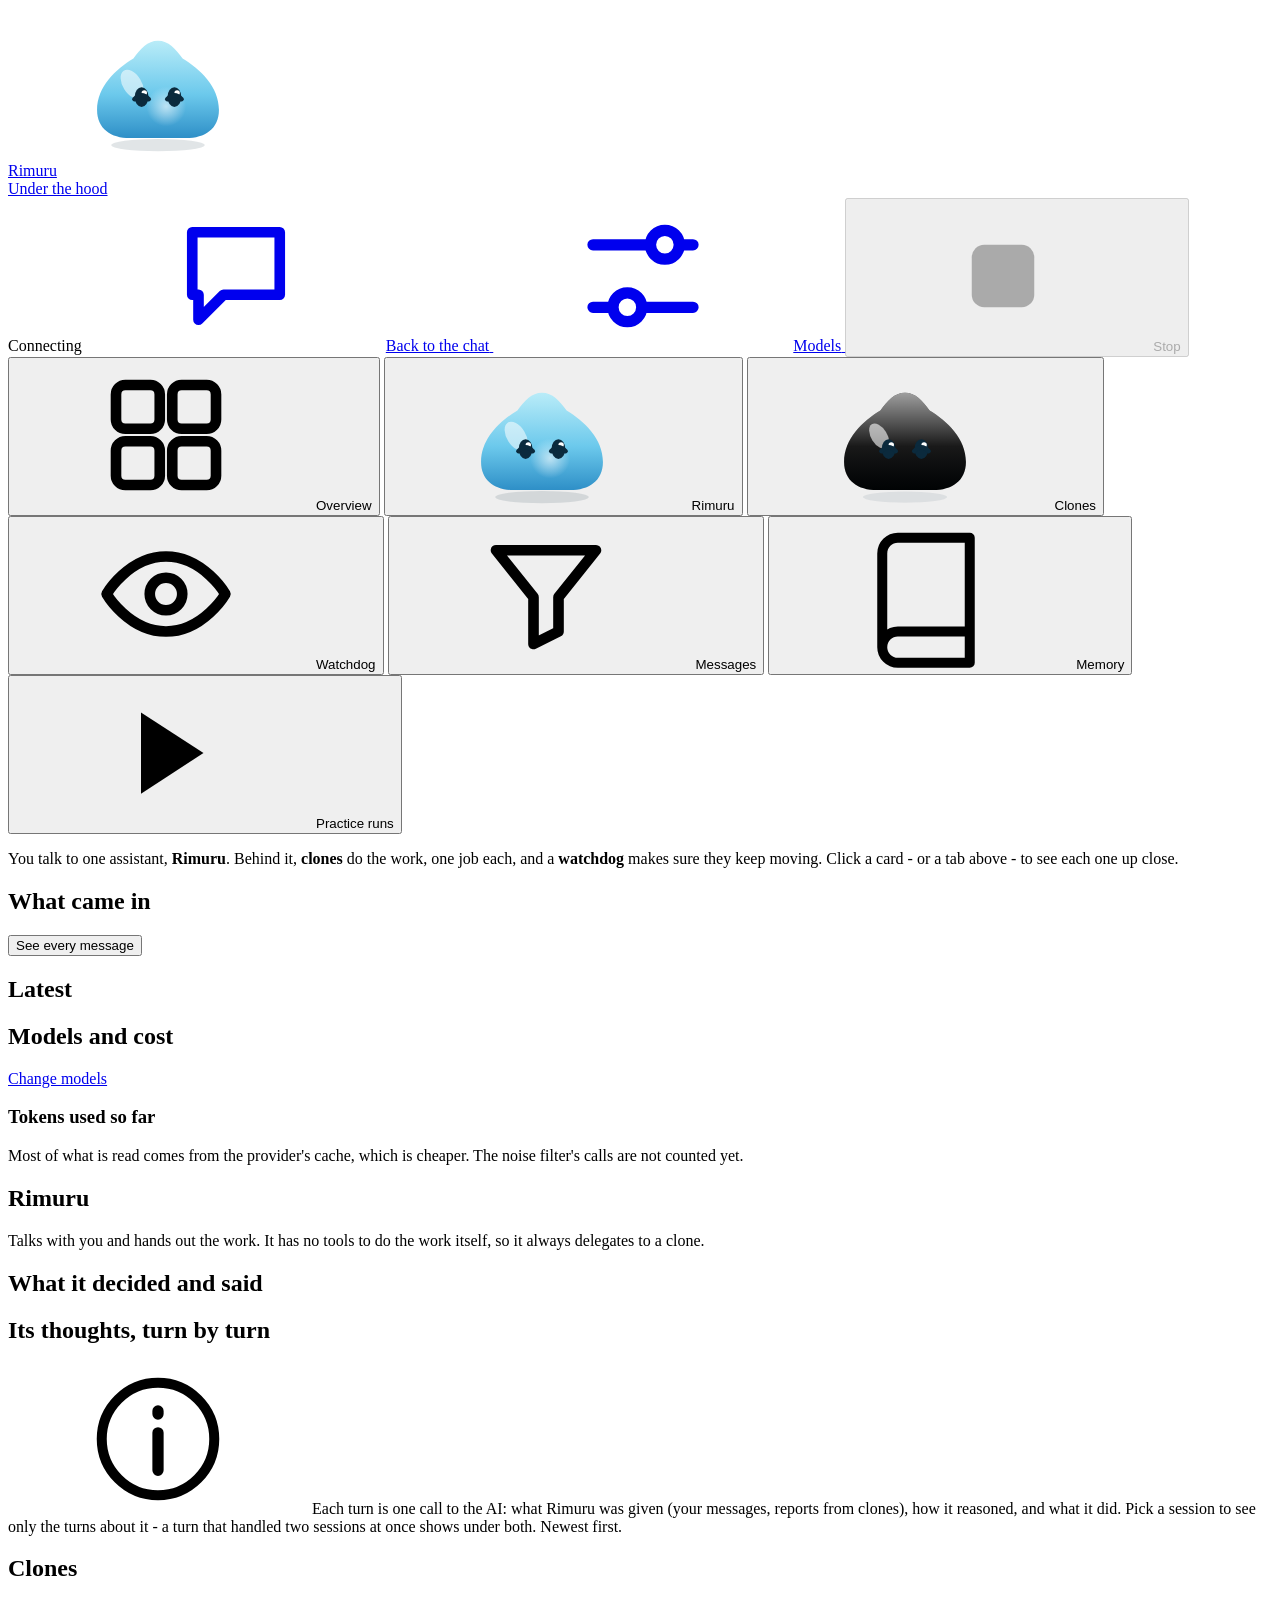
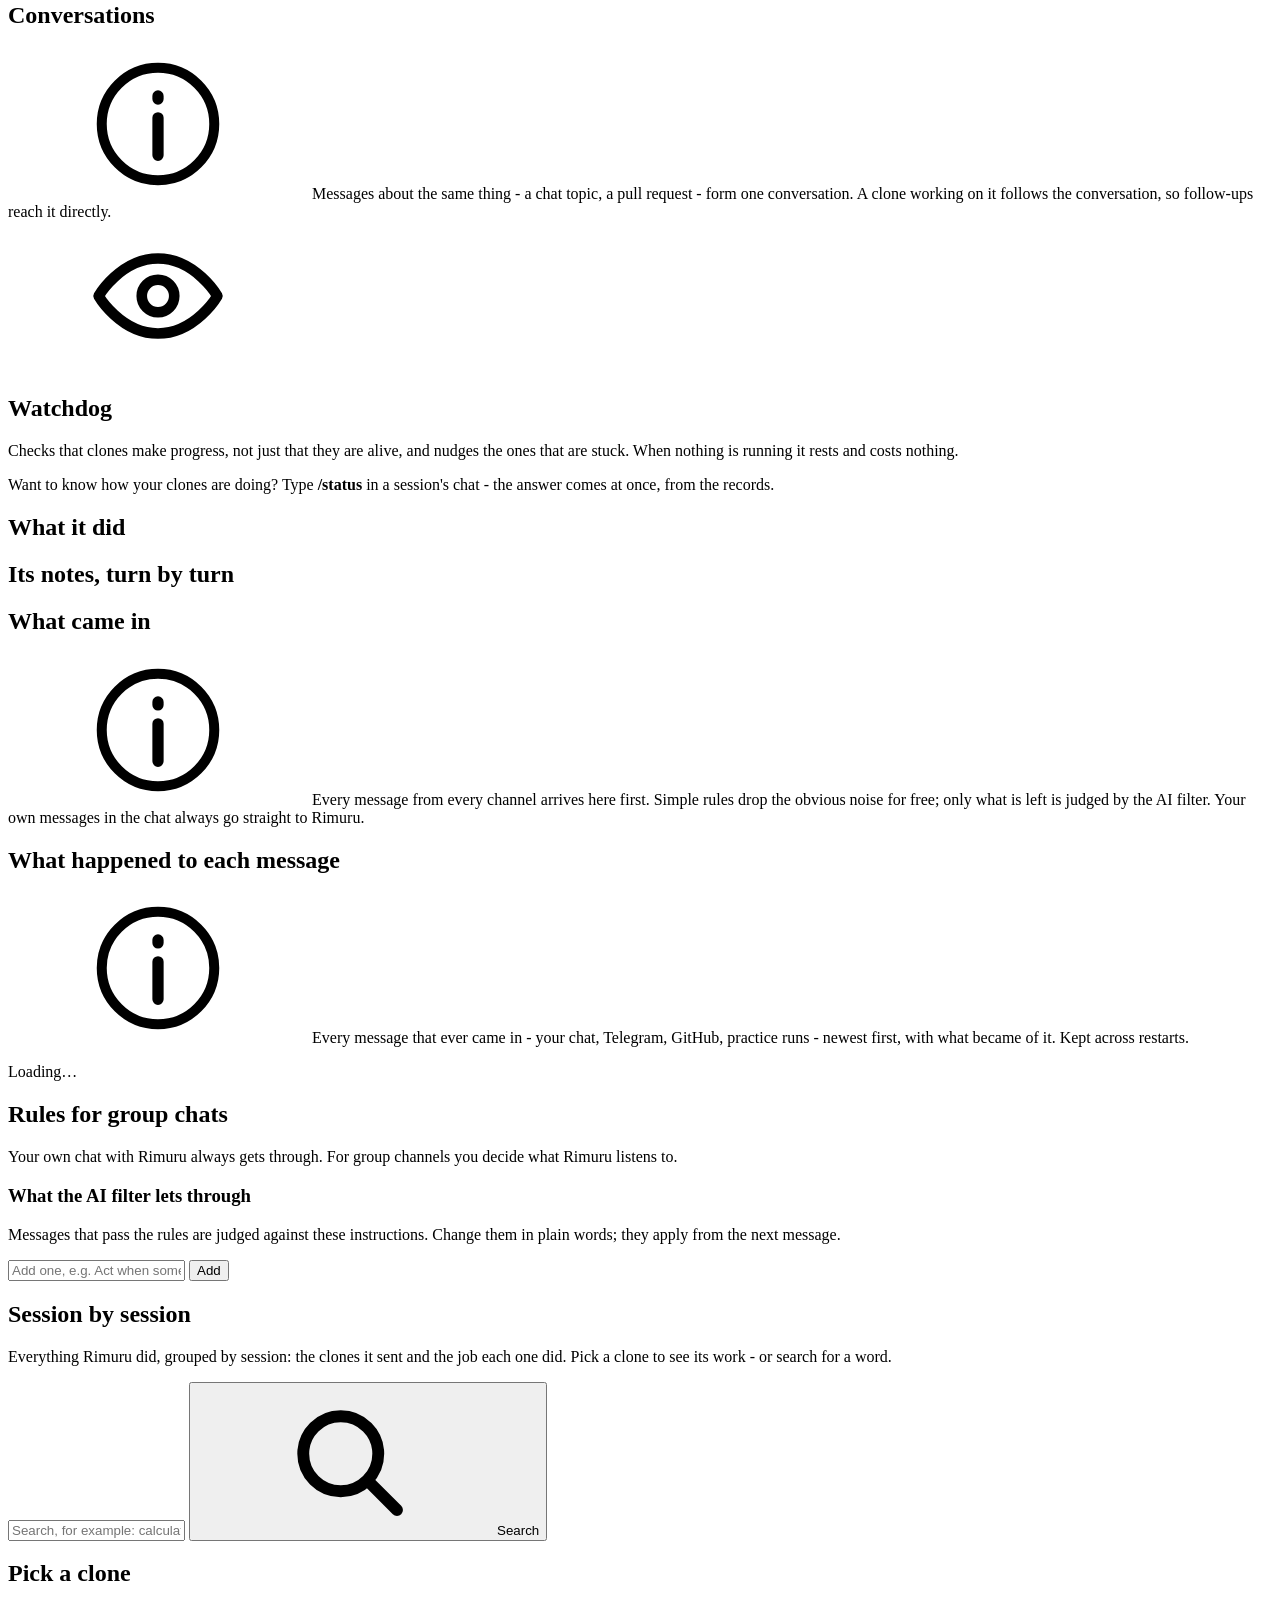
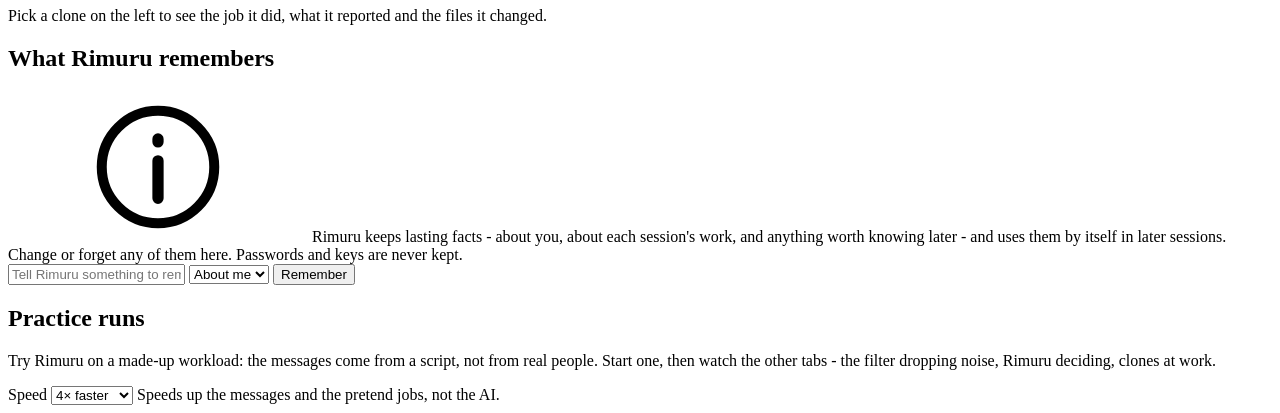
==== commit 2729d0c2: "/status and /skill_, clearer Telegram, a full Messages page, Docker - /status (in the chat and on Te" ====
--- a/rimuru/web/static/inside.html
+++ b/rimuru/web/static/inside.html
@@ -90,7 +90,6 @@
   <symbol id="i-play" viewBox="0 0 24 24"><path d="M8 5.5v13l10-6.5z" fill="currentColor"/></symbol>
   <symbol id="i-book" viewBox="0 0 24 24"><path d="M5 5.5A2.5 2.5 0 0 1 7.5 3H19v15H7.5A2.5 2.5 0 0 0 5 20.5zM5 20.5A2.5 2.5 0 0 0 7.5 23H19v-5" fill="none" stroke="currentColor" stroke-width="1.6" stroke-linejoin="round"/></symbol>
   <symbol id="i-route" viewBox="0 0 24 24"><path d="M5 6h7a4 4 0 0 1 0 8H9a3 3 0 0 0 0 6h10" fill="none" stroke="currentColor" stroke-width="1.8" stroke-linecap="round"/><circle cx="5" cy="6" r="2" fill="currentColor"/><path d="M17 17l2.5 3-2.5 3" fill="none" stroke="currentColor" stroke-width="1.8" stroke-linecap="round" stroke-linejoin="round"/></symbol>
-  <symbol id="i-compass" viewBox="0 0 24 24"><circle cx="12" cy="12" r="9" fill="none" stroke="currentColor" stroke-width="1.7"/><path d="M15.6 8.4l-2.1 5.1-5.1 2.1 2.1-5.1z" fill="none" stroke="currentColor" stroke-width="1.6" stroke-linejoin="round"/></symbol>
   <symbol id="i-send" viewBox="0 0 24 24"><path d="M5 12h12M12.5 6.5L18 12l-5.5 5.5" fill="none" stroke="currentColor" stroke-width="2" stroke-linecap="round" stroke-linejoin="round"/></symbol>
   <symbol id="i-grid" viewBox="0 0 24 24"><rect x="4" y="4" width="7" height="7" rx="1.5" fill="none" stroke="currentColor" stroke-width="1.7"/><rect x="13" y="4" width="7" height="7" rx="1.5" fill="none" stroke="currentColor" stroke-width="1.7"/><rect x="4" y="13" width="7" height="7" rx="1.5" fill="none" stroke="currentColor" stroke-width="1.7"/><rect x="13" y="13" width="7" height="7" rx="1.5" fill="none" stroke="currentColor" stroke-width="1.7"/></symbol>
 </svg>
@@ -108,7 +107,9 @@
       <span class="status-dot"></span><span id="status-text">Connecting</span>
       <span class="tip" id="status-tip" role="tooltip"></span>
     </span>
-    <a class="quiet-link" href="/">Back to the chat</a>
+    <a class="bar-btn" href="/" title="Back to your chat with Rimuru">
+      <svg><use href="#i-chat"/></svg><span>Back to the chat</span>
+    </a>
     <a class="bar-btn" href="/#models" title="Choose which AI does each job">
       <svg><use href="#i-sliders"/></svg><span>Models</span>
     </a>
@@ -121,7 +122,6 @@
 <div class="views-bar">
   <nav class="views" id="views" role="tablist" aria-label="Views">
     <button role="tab" data-view="overview" class="on"><svg><use href="#i-grid"/></svg>Overview</button>
-    <button role="tab" data-view="guide"><svg><use href="#i-compass"/></svg>Guide</button>
     <button role="tab" data-view="rimuru"><svg class="tab-mark"><use href="#mark-rimuru"/></svg>Rimuru</button>
     <button role="tab" data-view="clones"><svg class="tab-mark"><use href="#mark-clone"/></svg>Clones<span class="tab-badge" id="badge-clones" hidden></span></button>
     <button role="tab" data-view="watchdog"><svg><use href="#i-eye"/></svg>Watchdog</button>
@@ -161,30 +161,6 @@
     </div>
   </section>
 
-  <!-- GUIDE -->
-  <section class="view" id="view-guide" role="tabpanel">
-    <section class="block guide">
-      <div class="who-head big">
-        <span class="who-icon"><svg><use href="#i-compass"/></svg></span>
-        <div><h2>Guide</h2><p class="muted">Ask about your sessions and clones in plain words: how
-          many are working, what each one is doing, why one stopped. Pick a session or a clone to
-          ask about just that one. Common questions are answered at once from the records; anything
-          else is answered by the watchdog's AI, from what it can see.</p></div>
-      </div>
-      <div class="guide-pick">
-        <label><span>Session</span><select id="guide-session" aria-label="Session to ask about"></select></label>
-        <label><span>Clone</span><select id="guide-clone" aria-label="Clone to ask about"></select></label>
-      </div>
-      <div class="chips guide-quick" id="guide-quick" aria-label="Quick questions"></div>
-      <div class="guide-log" id="guide-log" aria-live="polite"></div>
-      <form class="guide-ask" id="guide-form" autocomplete="off">
-        <input id="guide-q" maxlength="800" placeholder="Ask anything, for example: why did it stop?" aria-label="Your question">
-        <button class="primary" type="submit" id="guide-send"><svg><use href="#i-send"/></svg><span>Ask</span></button>
-      </form>
-      <div class="guide-foot"><button class="link small" id="guide-clear" hidden>Clear this conversation</button></div>
-    </section>
-  </section>
-
   <!-- RIMURU -->
   <section class="view" id="view-rimuru" role="tabpanel">
     <div class="split">
@@ -254,9 +230,8 @@
               running it rests and costs nothing.</p></div>
           </div>
           <dl class="facts" id="wd-facts"></dl>
-          <p class="wd-guide">Questions about your clones - how many are working, why one
-            stopped? <button class="link" data-go="guide">Ask the Guide</button>. It reads what
-            the watchdog noticed too.</p>
+          <p class="wd-guide">Want to know how your clones are doing? Type <b>/status</b>
+            in a session's chat - the answer comes at once, from the records.</p>
         </section>
         <section class="block">
           <div class="block-head"><h2>What it did</h2></div>
@@ -283,8 +258,12 @@
     </section>
     <div class="hood-grid">
       <section class="block">
-        <div class="block-head"><h2>What happened to each message</h2></div>
-        <div class="feed scroll" id="feed-messages"></div>
+        <div class="block-head"><h2>What happened to each message</h2>
+          <span class="hint-icon inline" tabindex="0" aria-label="About this list"><svg><use href="#i-info"/></svg>
+            <span class="tip">Every message that ever came in - your chat, Telegram, GitHub, practice
+              runs - newest first, with what became of it. Kept across restarts.</span></span></div>
+        <div class="chips" id="msg-picker" aria-label="Show the messages"></div>
+        <div class="scroll msg-list" id="msg-list"><p class="muted pad">Loading&hellip;</p></div>
       </section>
       <section class="block">
         <div class="block-head"><h2>Rules for group chats</h2></div>
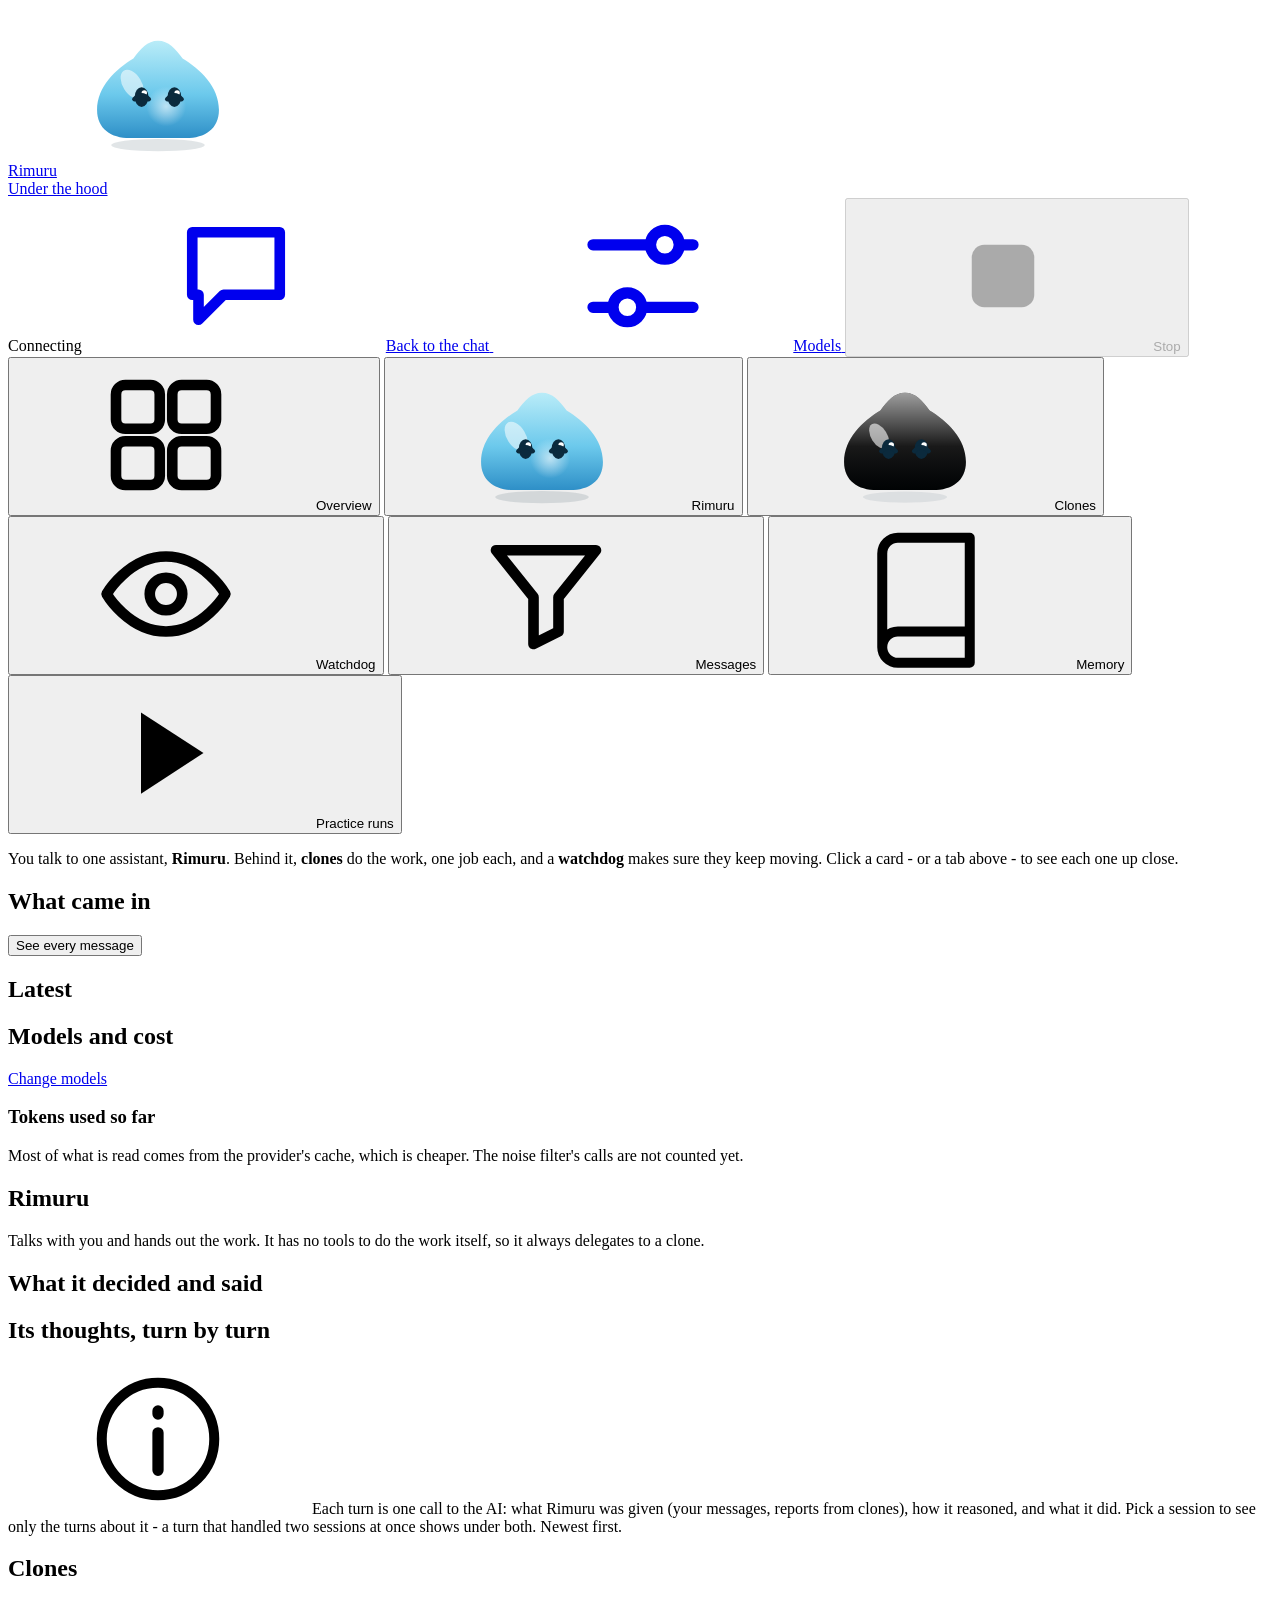
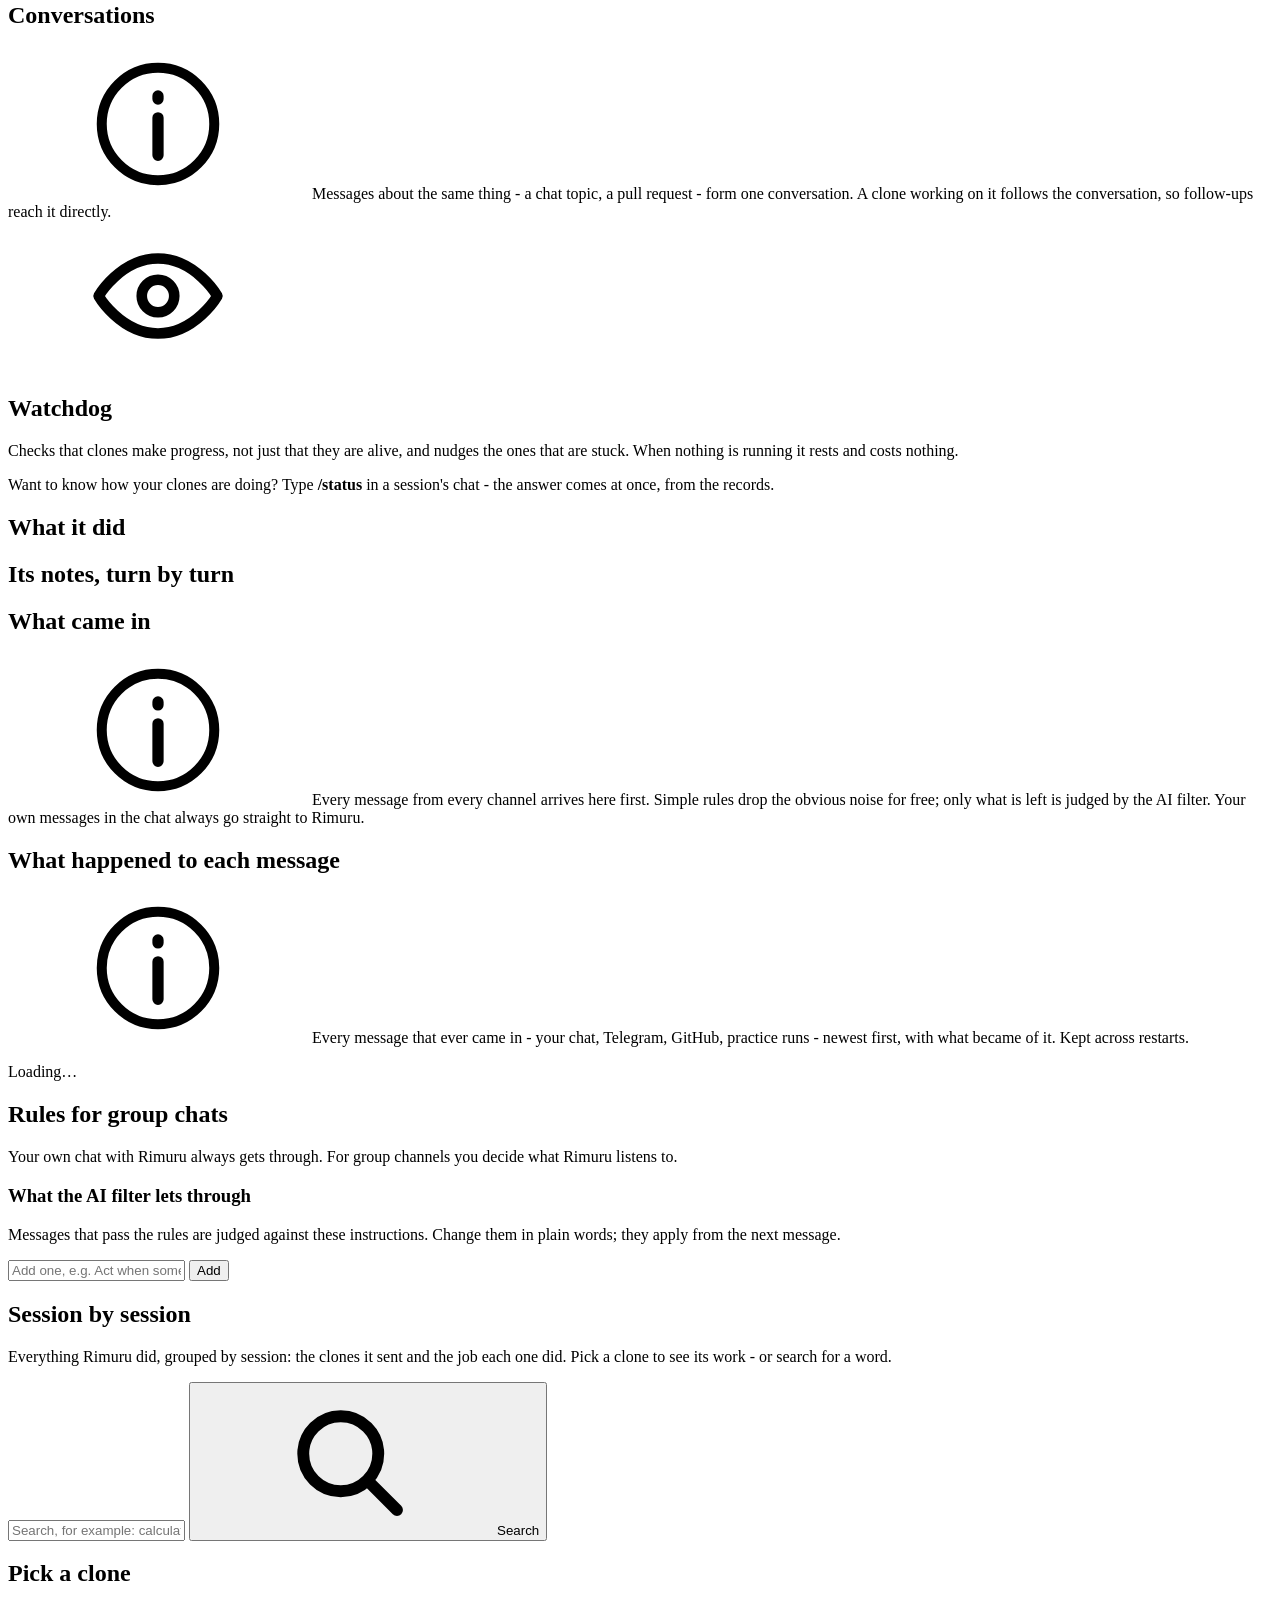
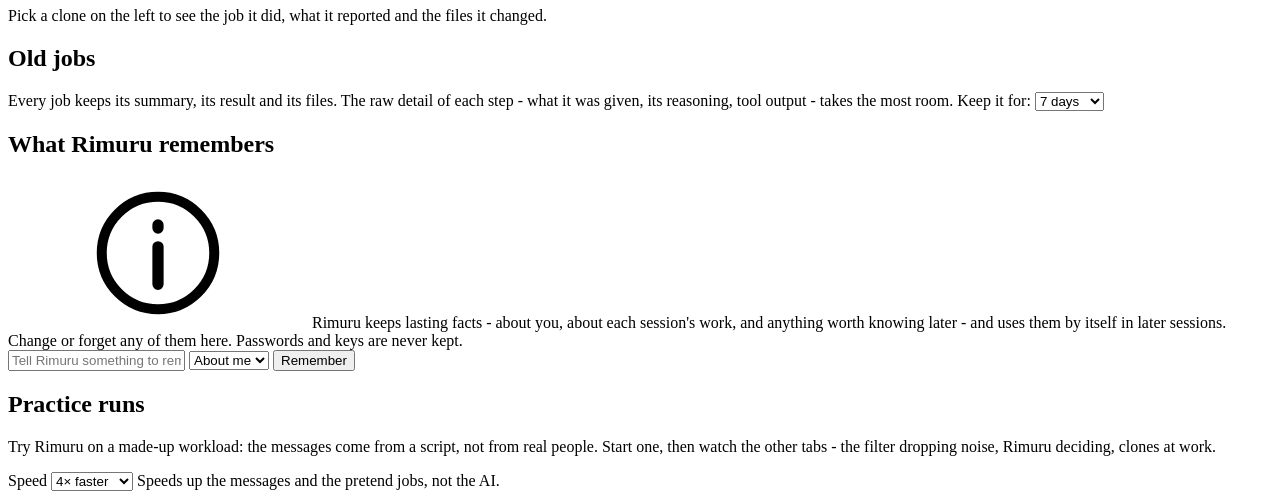
==== commit 3f503dc8: "Scale: restart, memory and page refresh no longer grow with the history Measured at 5,000 jobs (pyth" ====
--- a/rimuru/web/static/inside.html
+++ b/rimuru/web/static/inside.html
@@ -304,6 +304,16 @@
           reported and the files it changed.</p></div>
       </section>
     </div>
+    <section class="block" id="old-jobs">
+      <div class="block-head"><h2>Old jobs</h2></div>
+      <p class="muted">Every job keeps its summary, its result and its files. The raw detail of each
+        step - what it was given, its reasoning, tool output - takes the most room. Keep it for:
+        <select id="keep-days" aria-label="Keep every detail of old jobs for">
+          <option value="7">7 days</option><option value="30">30 days</option>
+          <option value="90">90 days</option><option value="365">a year</option>
+          <option value="0">ever</option>
+        </select></p>
+    </section>
     <section class="block" id="remembers">
       <div class="block-head"><h2>What Rimuru remembers</h2>
         <span class="hint-icon" tabindex="0" aria-label="About Rimuru's memory"><svg><use href="#i-info"/></svg>
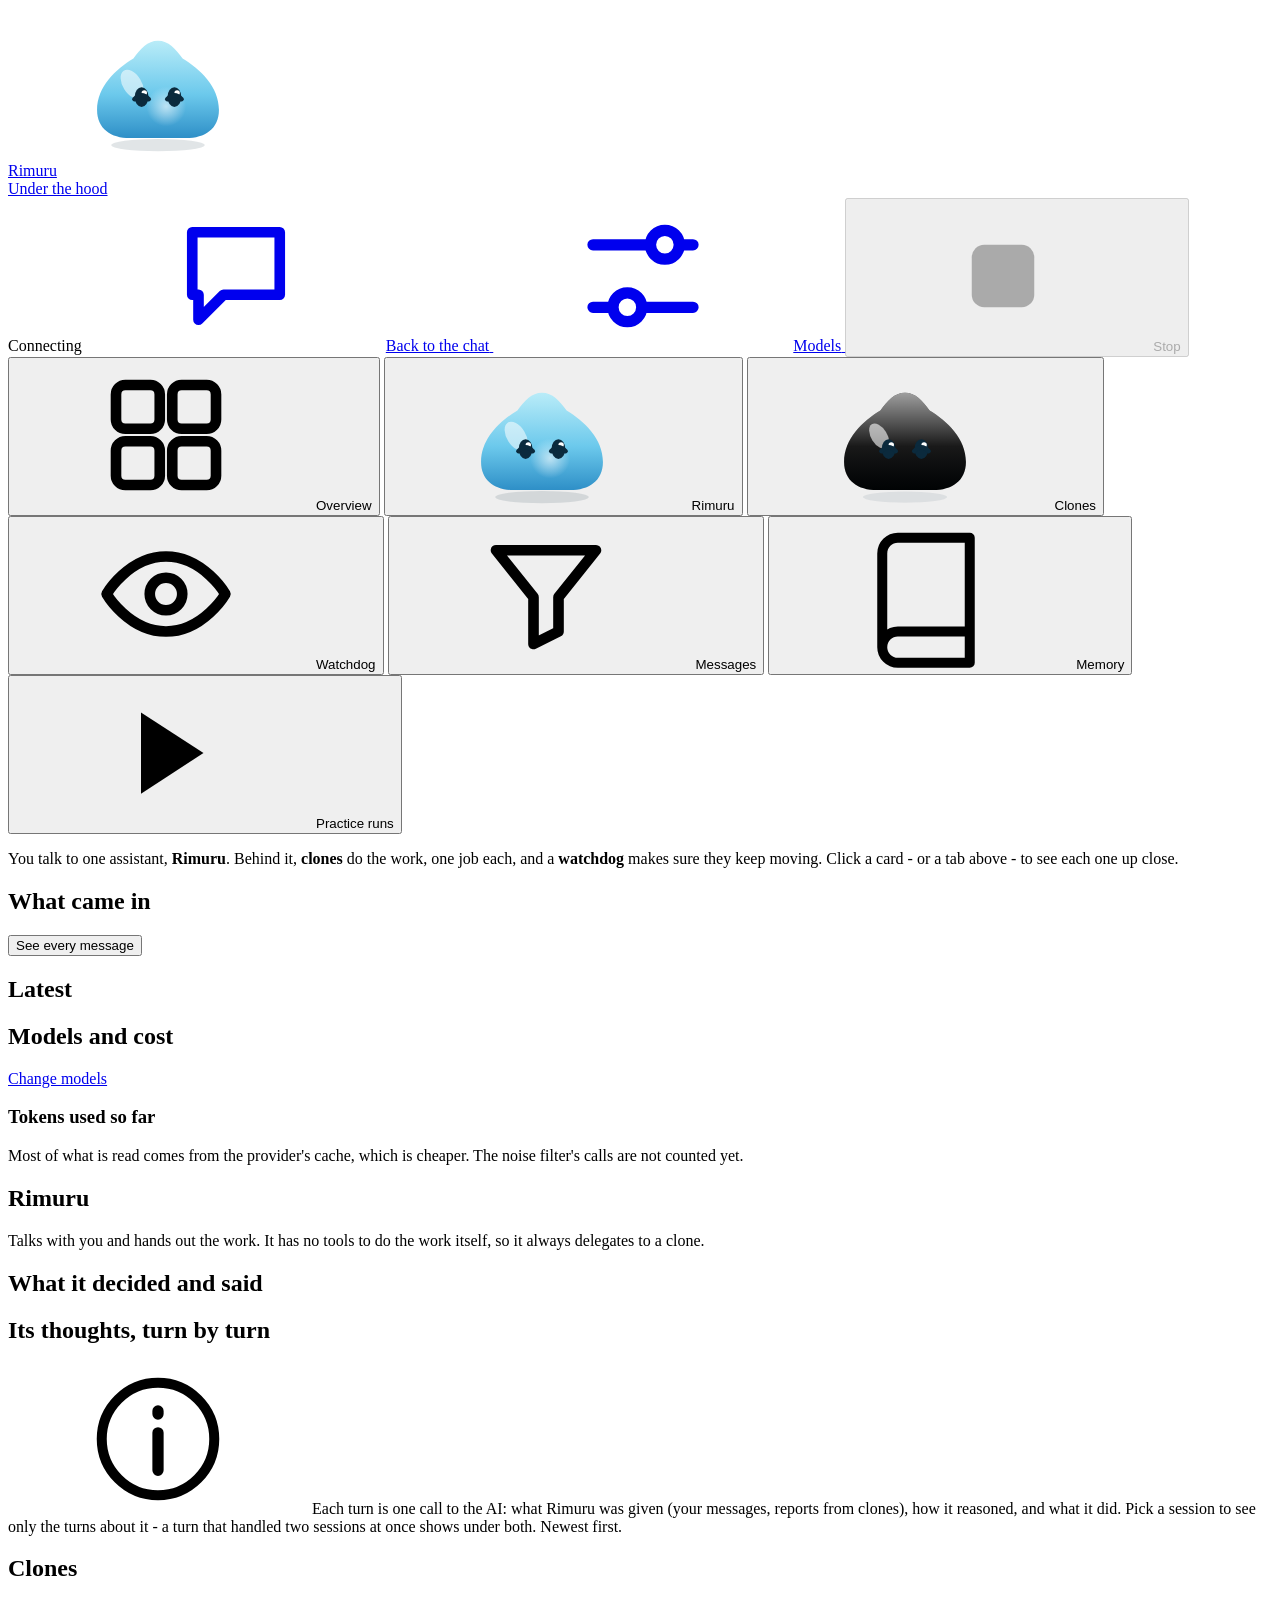
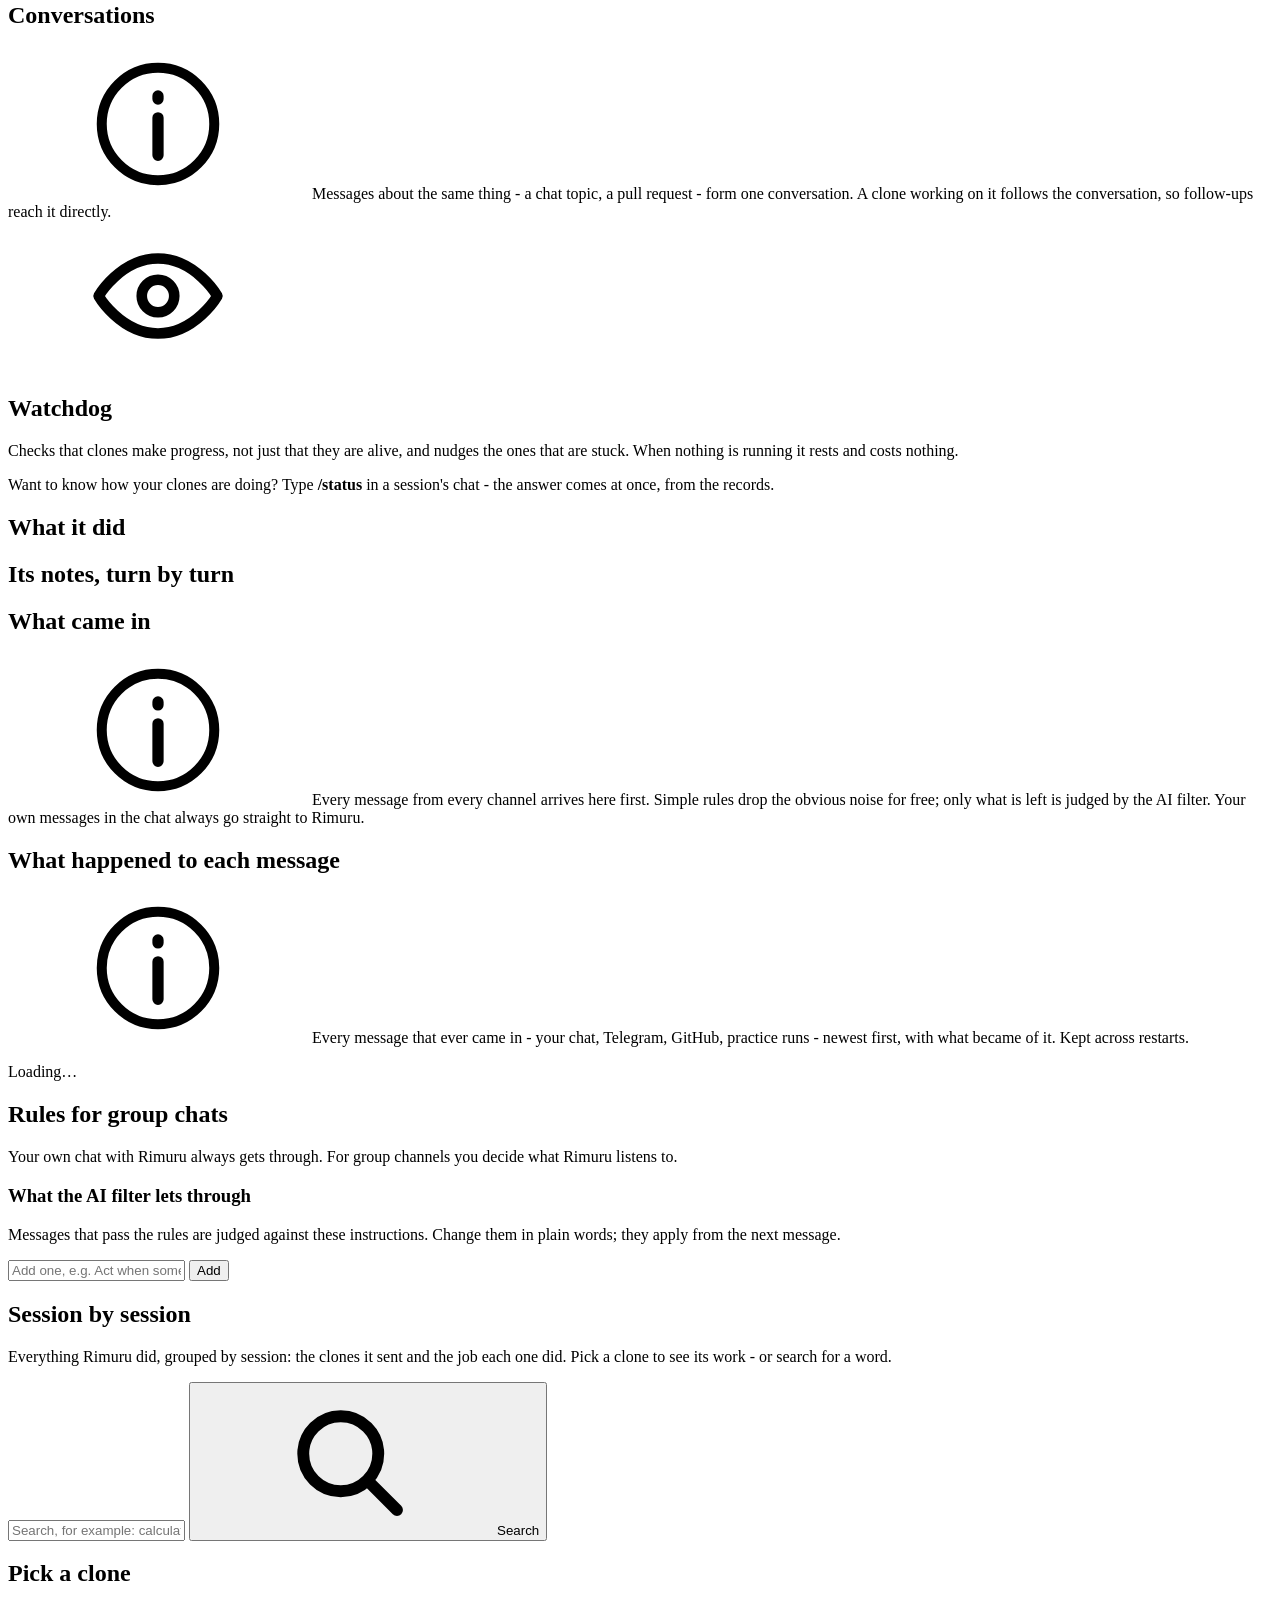
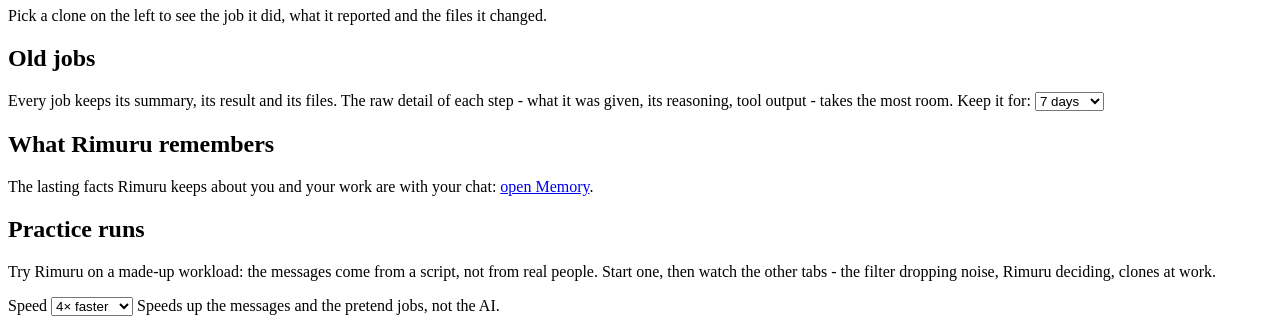
==== commit 5272ac5d: "Simpler first run: a real setup, Memory by the chat, a menu on phones A new person used to land in a" ====
--- a/rimuru/web/static/inside.html
+++ b/rimuru/web/static/inside.html
@@ -315,22 +315,9 @@
         </select></p>
     </section>
     <section class="block" id="remembers">
-      <div class="block-head"><h2>What Rimuru remembers</h2>
-        <span class="hint-icon" tabindex="0" aria-label="About Rimuru's memory"><svg><use href="#i-info"/></svg>
-          <span class="tip">Rimuru keeps lasting facts - about you, about each session's work, and
-            anything worth knowing later - and uses them by itself in later sessions. Change or
-            forget any of them here. Passwords and keys are never kept.</span></span>
-      </div>
-      <form class="mem-add" id="mem-add" autocomplete="off">
-        <input id="mem-add-text" maxlength="500" aria-label="Something for Rimuru to remember"
-               placeholder="Tell Rimuru something to remember, for example: I like dark designs">
-        <select id="mem-add-about" aria-label="What it is about">
-          <option value="you">About me</option><option value="general">General</option>
-        </select>
-        <button class="ghost" type="submit">Remember</button>
-      </form>
-      <p class="mem-note" id="mem-note" role="status"></p>
-      <div id="mem-groups"></div>
+      <div class="block-head"><h2>What Rimuru remembers</h2></div>
+      <p class="muted">The lasting facts Rimuru keeps about you and your work are with your chat:
+        <a href="/#memory">open Memory</a>.</p>
     </section>
   </section>
 
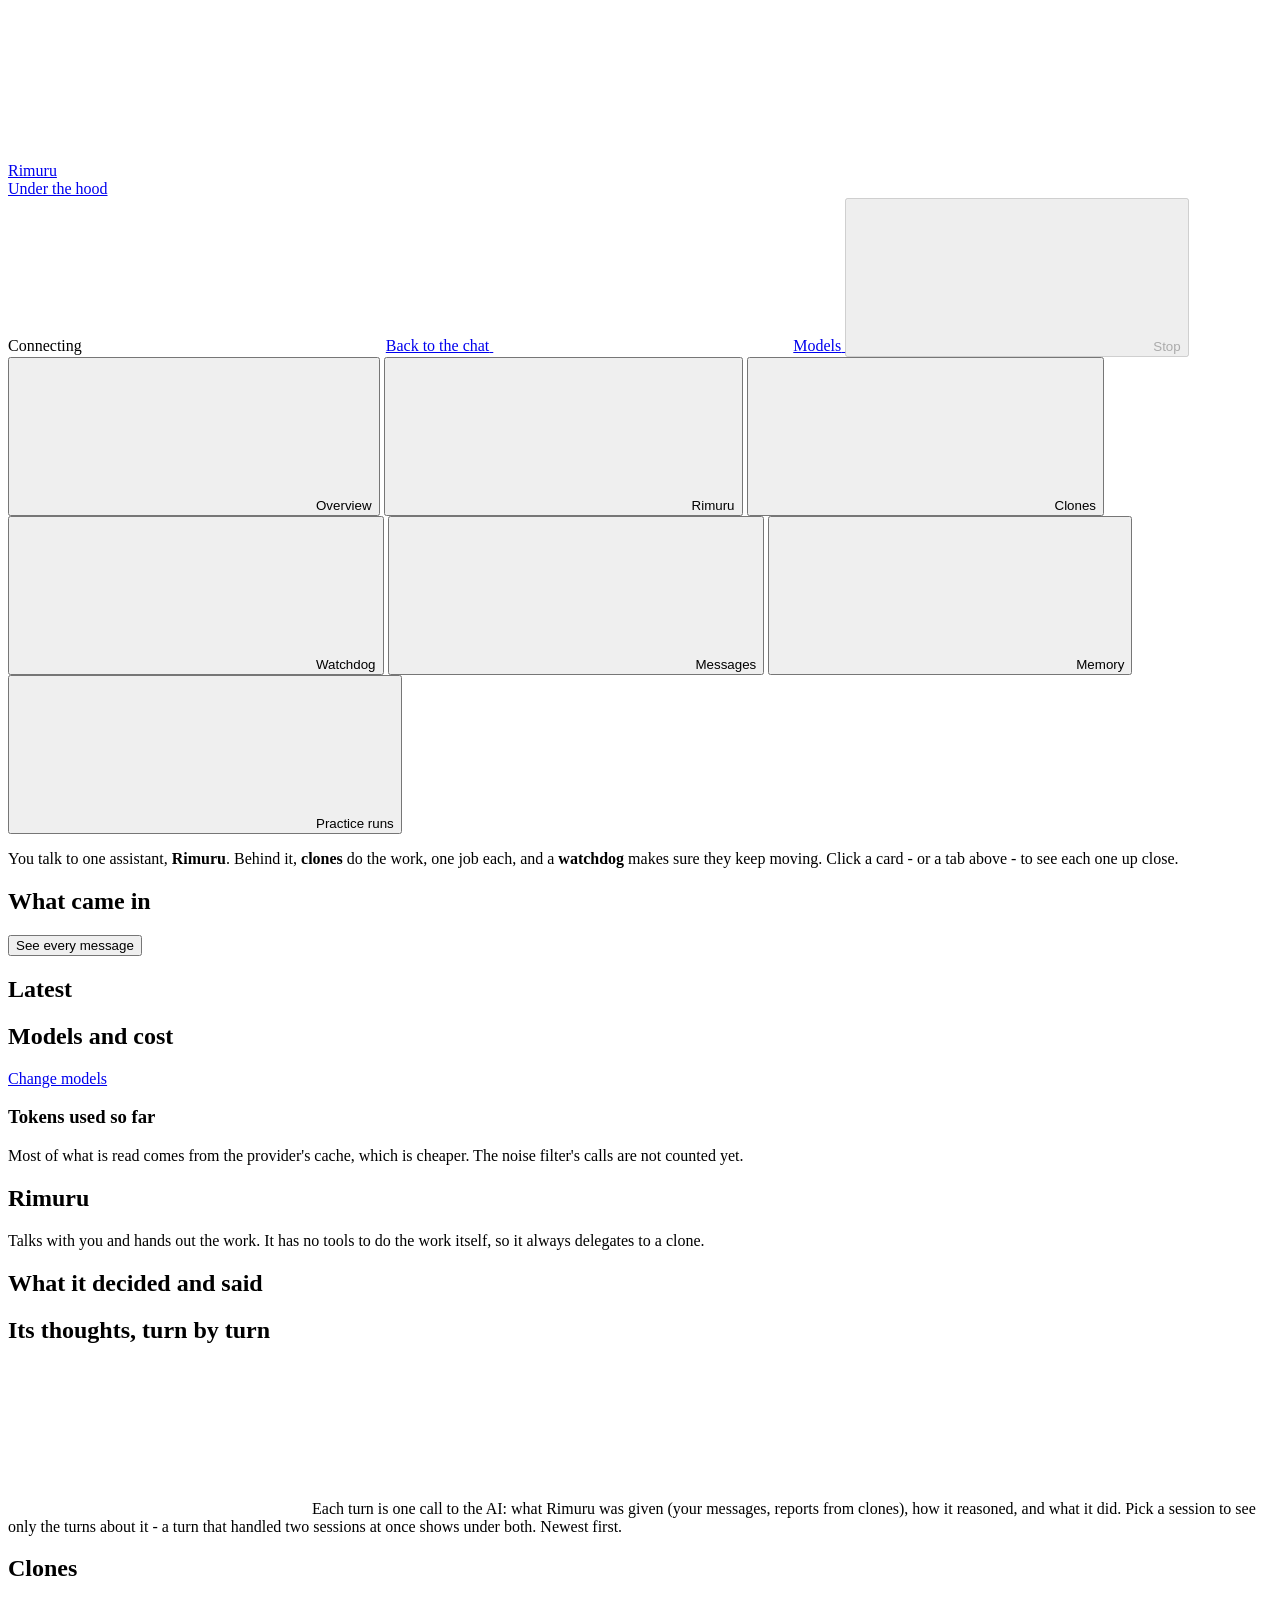
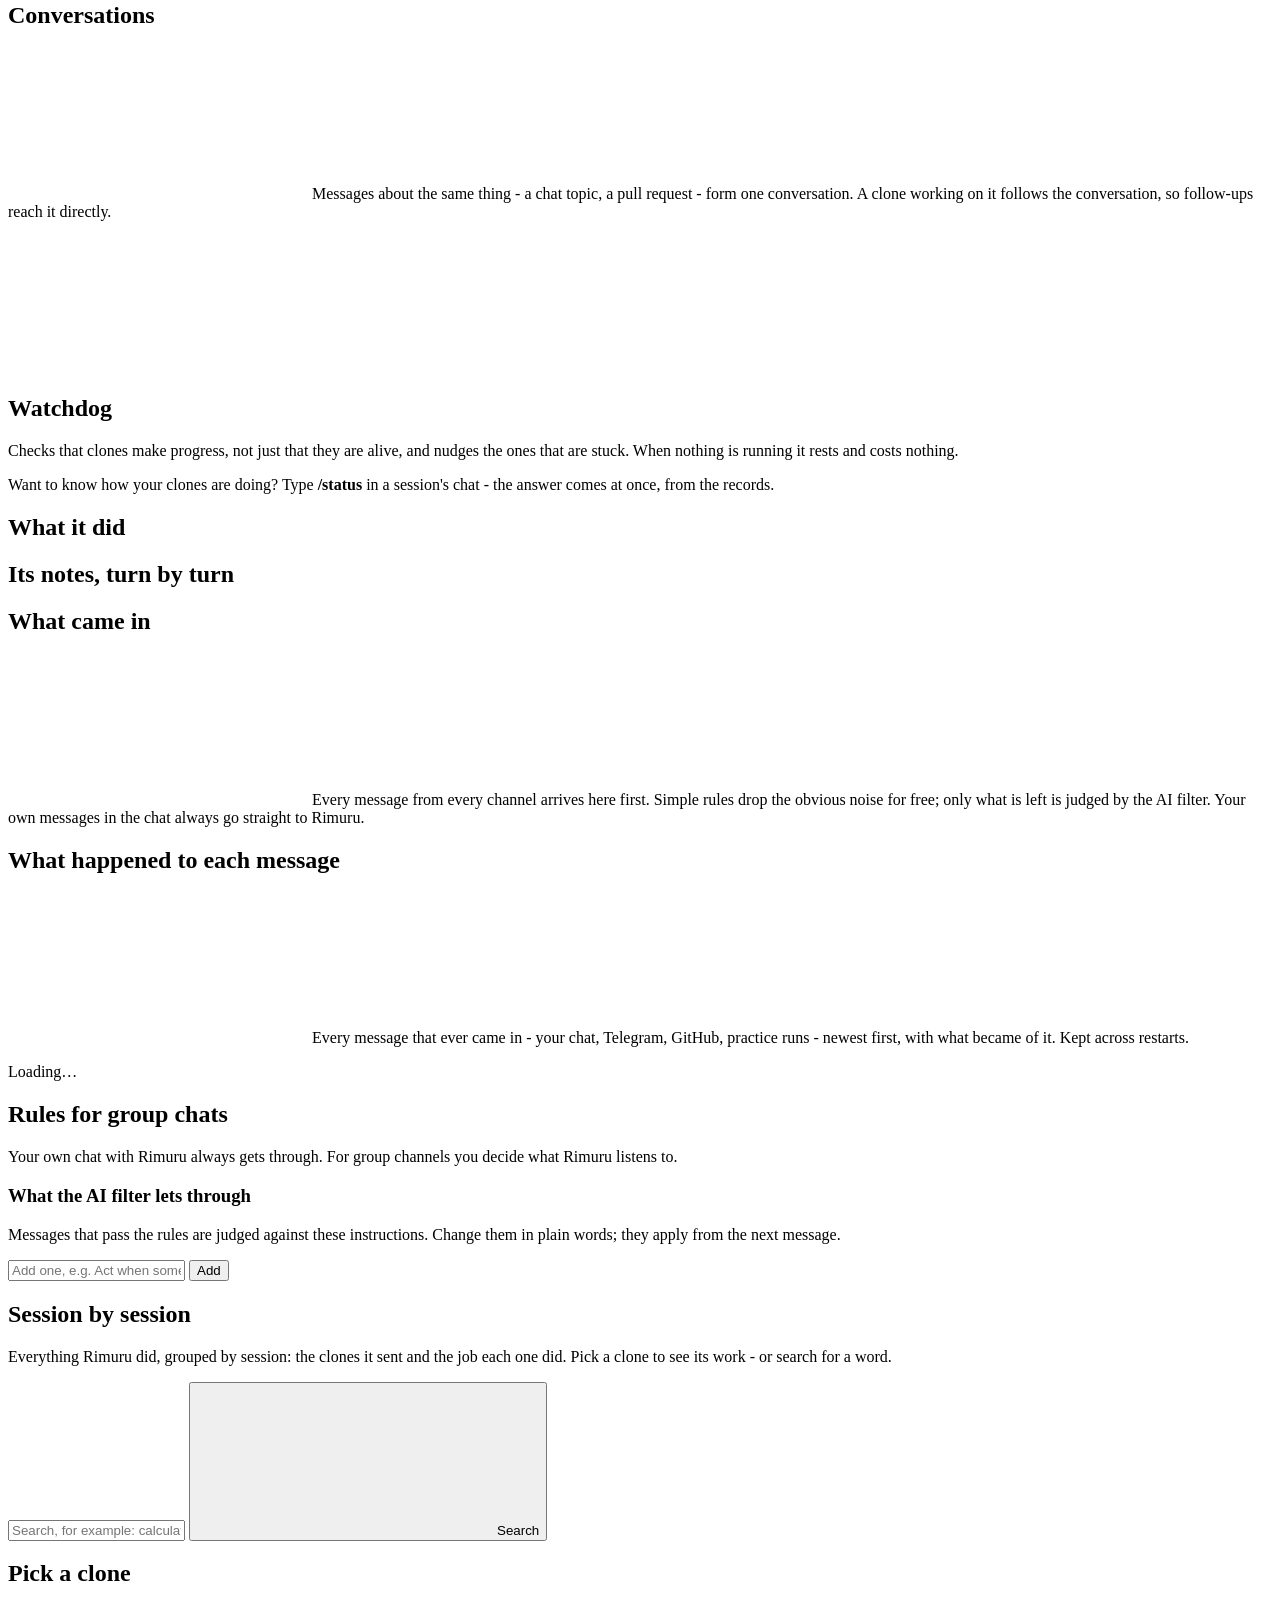
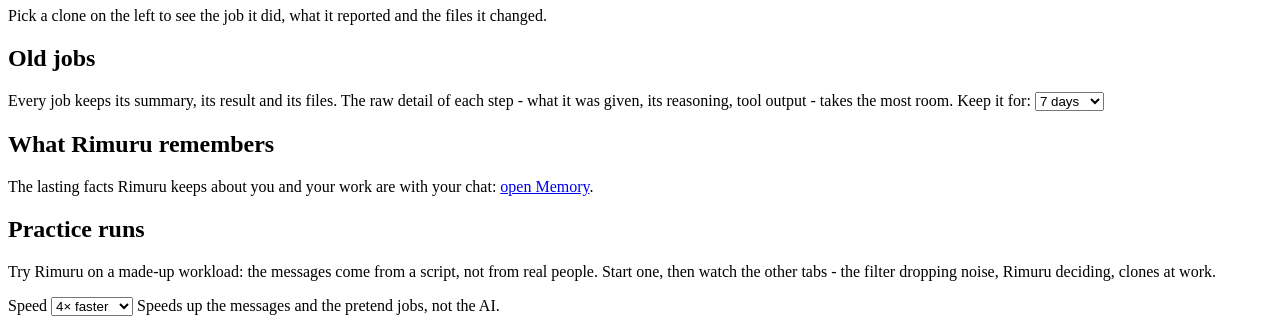
==== commit 7339e98e: "Split the web app into feature files, add logging and a Docker entrypoint - Refactor web UI into mod" ====
--- a/rimuru/web/static/inside.html
+++ b/rimuru/web/static/inside.html
@@ -9,90 +9,13 @@
 </script>
 <title>Rimuru - under the hood</title>
 <link rel="icon" type="image/svg+xml" href="/static/rimuru.svg">
-<link rel="stylesheet" href="/static/app.css">
-<link rel="stylesheet" href="/static/inside.css">
+<link rel="stylesheet" href="/static/css/app.css">
+<link rel="stylesheet" href="/static/css/hood.css">
 </head>
 <body class="hood-page">
 
 <!-- Same marks and icons as the chat app. -->
-<svg width="0" height="0" style="position:absolute" aria-hidden="true">
-  <defs>
-    <linearGradient id="slime-body" x1="0" y1="0" x2="0" y2="1">
-      <stop offset="0" stop-color="#B9ECF8"/>
-      <stop offset="0.55" stop-color="#6CC9EC"/>
-      <stop offset="1" stop-color="#2E8FC7"/>
-    </linearGradient>
-    <linearGradient id="clone-sheen" x1="0" y1="0" x2="0" y2="1">
-      <stop offset="0" stop-color="#FFFFFF" stop-opacity="0.62"/>
-      <stop offset="0.55" stop-color="#FFFFFF" stop-opacity="0.1"/>
-      <stop offset="1" stop-color="#0B2A3D" stop-opacity="0.07"/>
-    </linearGradient>
-    <radialGradient id="slime-core" cx="0.5" cy="0.5" r="0.5">
-      <stop offset="0" stop-color="#FFFFFF" stop-opacity="0.85"/>
-      <stop offset="1" stop-color="#FFFFFF" stop-opacity="0"/>
-    </radialGradient>
-    <path id="slime-shape"
-          d="M32 14 C36.5 14 39.5 17.5 42.5 21.5 C50 26 58 33.5 58 43.5 C58 51.5 52 55.5 44 55.5
-             L20 55.5 C12 55.5 6 51.5 6 43.5 C6 33.5 14 26 21.5 21.5 C24.5 17.5 27.5 14 32 14 Z"/>
-  </defs>
-  <symbol id="mark-rimuru" viewBox="0 0 64 64">
-    <ellipse cx="32" cy="58.5" rx="20" ry="2.6" fill="#0B2A3D" opacity="0.12"/>
-    <use href="#slime-shape" fill="url(#slime-body)"/>
-    <ellipse cx="21" cy="32.5" rx="4" ry="6.8" fill="#FFFFFF" opacity="0.55" transform="rotate(-32 21 32.5)"/>
-    <circle cx="35.5" cy="42" r="8.5" fill="url(#slime-core)" opacity="0.7"/>
-      <g class="sl-eyes">
-      <g class="sl-look"><g class="sl-open">
-        <ellipse cx="25" cy="38" rx="2.95" ry="4.2" fill="#0B2A3D"/>
-        <ellipse cx="39" cy="38" rx="2.95" ry="4.2" fill="#0B2A3D"/>
-        <circle cx="26.15" cy="36.2" r="1.15" fill="#FFFFFF"/>
-        <circle cx="40.15" cy="36.2" r="1.15" fill="#FFFFFF"/>
-      </g></g>
-      <g class="sl-shut" fill="none" stroke="#0B2A3D" stroke-width="1.9" stroke-linecap="round">
-        <path d="M21.9 38.9 Q25 35.5 28.1 38.9"/><path d="M35.9 38.9 Q39 35.5 42.1 38.9"/>
-      </g>
-    </g>
-  </symbol>
-  <symbol id="mark-clone" viewBox="0 0 64 64">
-    <ellipse cx="32" cy="58.5" rx="18" ry="2.4" fill="#0B2A3D" opacity="0.08"/>
-    <use href="#slime-shape" class="sl-skin"/>
-    <use href="#slime-shape" fill="url(#clone-sheen)"/>
-    <ellipse cx="21" cy="32.5" rx="3.4" ry="6" fill="#FFFFFF" opacity="0.6" transform="rotate(-32 21 32.5)"/>
-      <g class="sl-eyes">
-      <g class="sl-look"><g class="sl-open">
-        <ellipse cx="25" cy="38" rx="2.95" ry="4.2" fill="#0B2A3D"/>
-        <ellipse cx="39" cy="38" rx="2.95" ry="4.2" fill="#0B2A3D"/>
-        <circle cx="26.15" cy="36.2" r="1.15" fill="#FFFFFF"/>
-        <circle cx="40.15" cy="36.2" r="1.15" fill="#FFFFFF"/>
-      </g></g>
-      <g class="sl-shut" fill="none" stroke="#0B2A3D" stroke-width="1.9" stroke-linecap="round">
-        <path d="M21.9 38.9 Q25 35.5 28.1 38.9"/><path d="M35.9 38.9 Q39 35.5 42.1 38.9"/>
-      </g>
-    </g>
-  </symbol>
-  <symbol id="i-stop" viewBox="0 0 24 24"><rect x="7" y="7" width="10" height="10" rx="2" fill="currentColor"/></symbol>
-  <symbol id="i-check" viewBox="0 0 24 24"><path d="M5 12.5l4.2 4.2L19 7" fill="none" stroke="currentColor" stroke-width="2.2" stroke-linecap="round" stroke-linejoin="round"/></symbol>
-  <symbol id="i-x" viewBox="0 0 24 24"><path d="M7 7l10 10M17 7L7 17" fill="none" stroke="currentColor" stroke-width="2" stroke-linecap="round"/></symbol>
-  <symbol id="i-file" viewBox="0 0 24 24"><path d="M7 3h7l5 5v13H7z M14 3v5h5" fill="none" stroke="currentColor" stroke-width="1.6" stroke-linejoin="round"/></symbol>
-  <symbol id="i-beaker" viewBox="0 0 24 24"><path d="M9 3h6M10 3v6l-5 10a1.5 1.5 0 0 0 1.4 2h11.2a1.5 1.5 0 0 0 1.4-2l-5-10V3" fill="none" stroke="currentColor" stroke-width="1.6" stroke-linejoin="round"/></symbol>
-  <symbol id="i-info" viewBox="0 0 24 24"><circle cx="12" cy="12" r="9" fill="none" stroke="currentColor" stroke-width="1.6"/><path d="M12 11v6M12 7.5v.5" stroke="currentColor" stroke-width="1.8" stroke-linecap="round"/></symbol>
-  <symbol id="i-chevron" viewBox="0 0 24 24"><path d="M9 6l6 6-6 6" fill="none" stroke="currentColor" stroke-width="1.8" stroke-linecap="round" stroke-linejoin="round"/></symbol>
-  <symbol id="i-pencil" viewBox="0 0 24 24"><path d="M4 20l4-1 10-10-3-3L5 16l-1 4z M13.5 7.5l3 3" fill="none" stroke="currentColor" stroke-width="1.8" stroke-linejoin="round"/></symbol>
-  <symbol id="i-terminal" viewBox="0 0 24 24"><path d="M5 7l5 5-5 5M12 17h7" fill="none" stroke="currentColor" stroke-width="1.9" stroke-linecap="round" stroke-linejoin="round"/></symbol>
-  <symbol id="i-chat" viewBox="0 0 24 24"><path d="M5 5h14v10H10l-4 4v-4H5z" fill="none" stroke="currentColor" stroke-width="1.7" stroke-linejoin="round"/></symbol>
-  <symbol id="i-mail" viewBox="0 0 24 24"><path d="M4 6h16v12H4z M4 7l8 6 8-6" fill="none" stroke="currentColor" stroke-width="1.7" stroke-linejoin="round"/></symbol>
-  <symbol id="i-pause" viewBox="0 0 24 24"><path d="M9 6v12M15 6v12" stroke="currentColor" stroke-width="2.4" stroke-linecap="round"/></symbol>
-  <symbol id="i-alert" viewBox="0 0 24 24"><path d="M12 7v6M12 16.5v.5" stroke="currentColor" stroke-width="2.4" stroke-linecap="round"/></symbol>
-  <symbol id="i-clock" viewBox="0 0 24 24"><circle cx="12" cy="12" r="8" fill="none" stroke="currentColor" stroke-width="1.8"/><path d="M12 8v4l3 2" fill="none" stroke="currentColor" stroke-width="1.8" stroke-linecap="round"/></symbol>
-  <symbol id="i-sliders" viewBox="0 0 24 24"><path d="M4 7h9M18 7h2M4 17h3M12 17h8" fill="none" stroke="currentColor" stroke-width="1.8" stroke-linecap="round"/><circle cx="15.5" cy="7" r="2.3" fill="none" stroke="currentColor" stroke-width="1.8"/><circle cx="9.5" cy="17" r="2.3" fill="none" stroke="currentColor" stroke-width="1.8"/></symbol>
-  <symbol id="i-search" viewBox="0 0 24 24"><circle cx="11" cy="11" r="6" fill="none" stroke="currentColor" stroke-width="1.9"/><path d="M15.5 15.5L20 20" stroke="currentColor" stroke-width="1.9" stroke-linecap="round"/></symbol>
-  <symbol id="i-eye" viewBox="0 0 24 24"><path d="M2.5 12s3.5-6 9.5-6 9.5 6 9.5 6-3.5 6-9.5 6-9.5-6-9.5-6z" fill="none" stroke="currentColor" stroke-width="1.7" stroke-linejoin="round"/><circle cx="12" cy="12" r="2.6" fill="none" stroke="currentColor" stroke-width="1.7"/></symbol>
-  <symbol id="i-funnel" viewBox="0 0 24 24"><path d="M4 5h16l-6 7.5V18l-4 2v-7.5z" fill="none" stroke="currentColor" stroke-width="1.7" stroke-linejoin="round"/></symbol>
-  <symbol id="i-play" viewBox="0 0 24 24"><path d="M8 5.5v13l10-6.5z" fill="currentColor"/></symbol>
-  <symbol id="i-book" viewBox="0 0 24 24"><path d="M5 5.5A2.5 2.5 0 0 1 7.5 3H19v15H7.5A2.5 2.5 0 0 0 5 20.5zM5 20.5A2.5 2.5 0 0 0 7.5 23H19v-5" fill="none" stroke="currentColor" stroke-width="1.6" stroke-linejoin="round"/></symbol>
-  <symbol id="i-route" viewBox="0 0 24 24"><path d="M5 6h7a4 4 0 0 1 0 8H9a3 3 0 0 0 0 6h10" fill="none" stroke="currentColor" stroke-width="1.8" stroke-linecap="round"/><circle cx="5" cy="6" r="2" fill="currentColor"/><path d="M17 17l2.5 3-2.5 3" fill="none" stroke="currentColor" stroke-width="1.8" stroke-linecap="round" stroke-linejoin="round"/></symbol>
-  <symbol id="i-send" viewBox="0 0 24 24"><path d="M5 12h12M12.5 6.5L18 12l-5.5 5.5" fill="none" stroke="currentColor" stroke-width="2" stroke-linecap="round" stroke-linejoin="round"/></symbol>
-  <symbol id="i-grid" viewBox="0 0 24 24"><rect x="4" y="4" width="7" height="7" rx="1.5" fill="none" stroke="currentColor" stroke-width="1.7"/><rect x="13" y="4" width="7" height="7" rx="1.5" fill="none" stroke="currentColor" stroke-width="1.7"/><rect x="4" y="13" width="7" height="7" rx="1.5" fill="none" stroke="currentColor" stroke-width="1.7"/><rect x="13" y="13" width="7" height="7" rx="1.5" fill="none" stroke="currentColor" stroke-width="1.7"/></symbol>
-</svg>
+<!-- symbols -->
 
 <header class="bar">
   <a class="brand" href="/" title="Back to the chat">
@@ -342,6 +265,6 @@
   </section>
 </main>
 
-<script src="/static/inside.js"></script>
+<script type="module" src="/static/js/hood/main.js"></script>
 </body>
 </html>
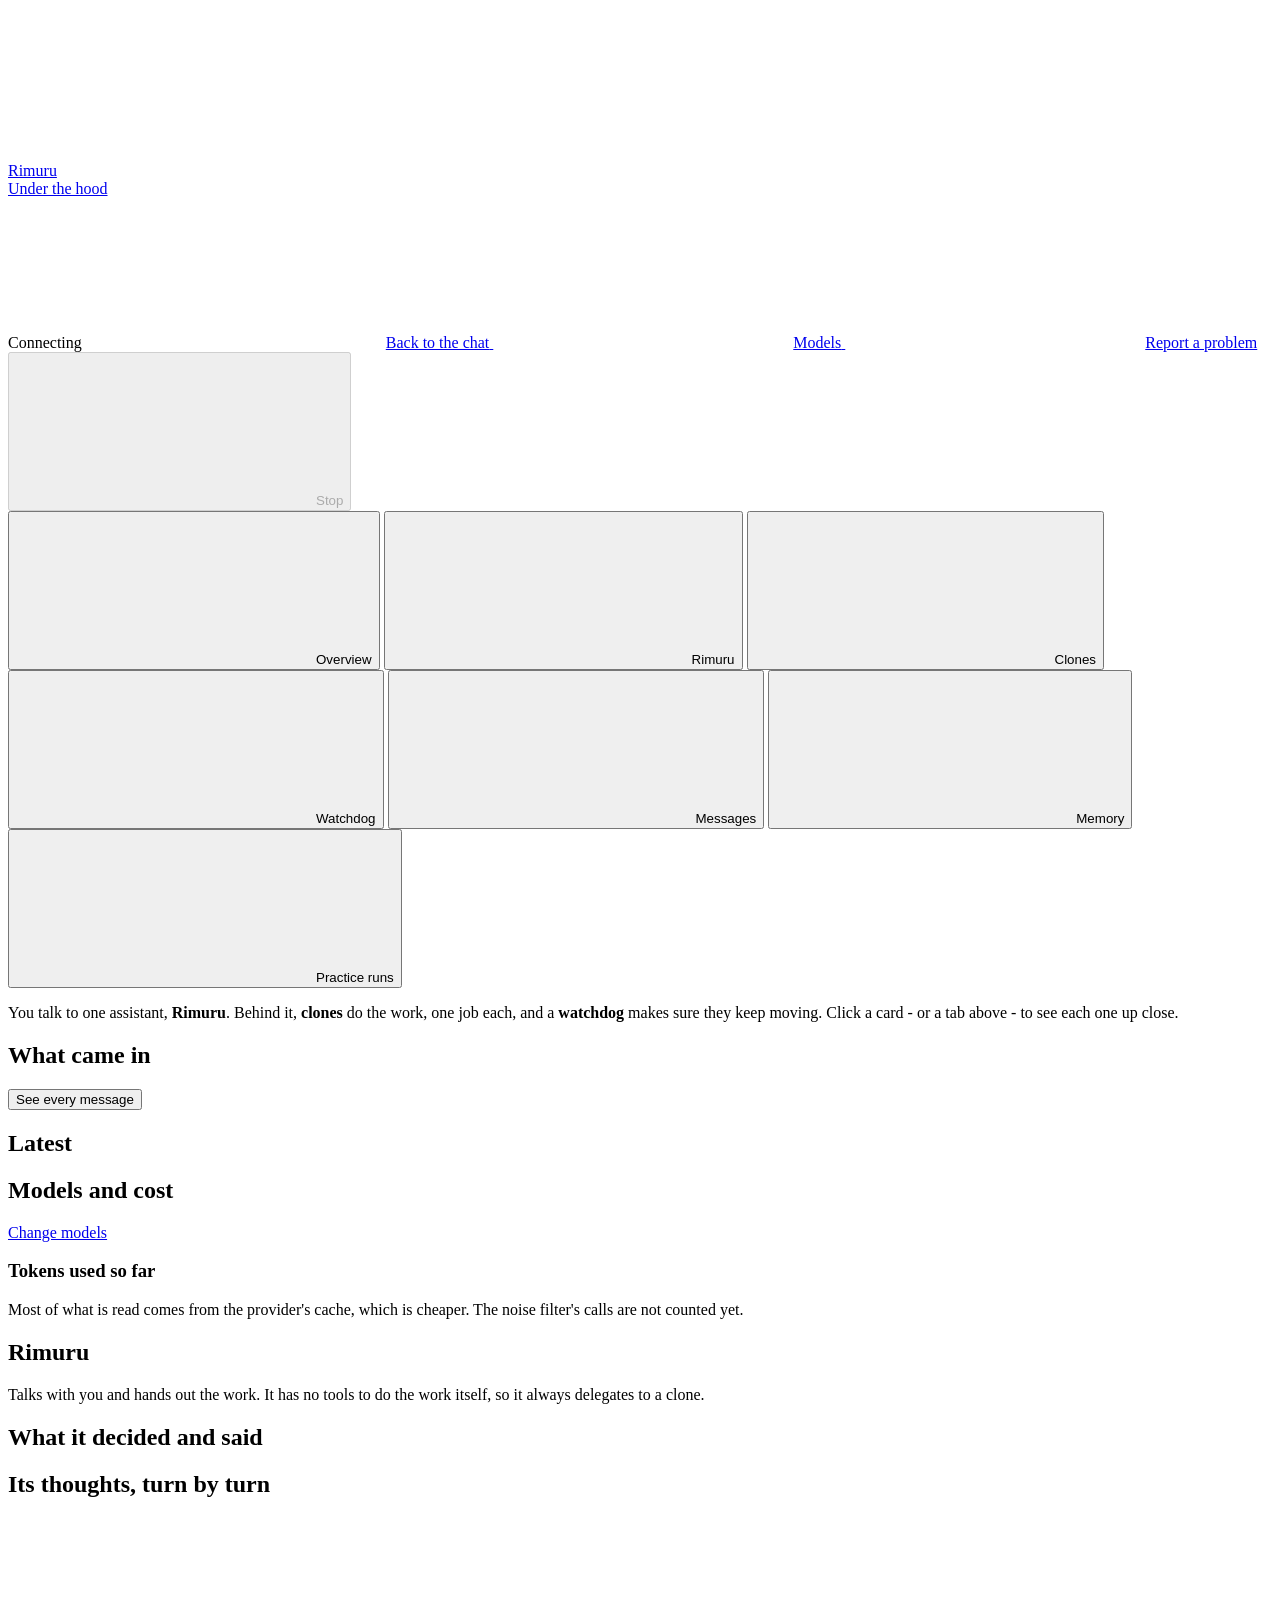
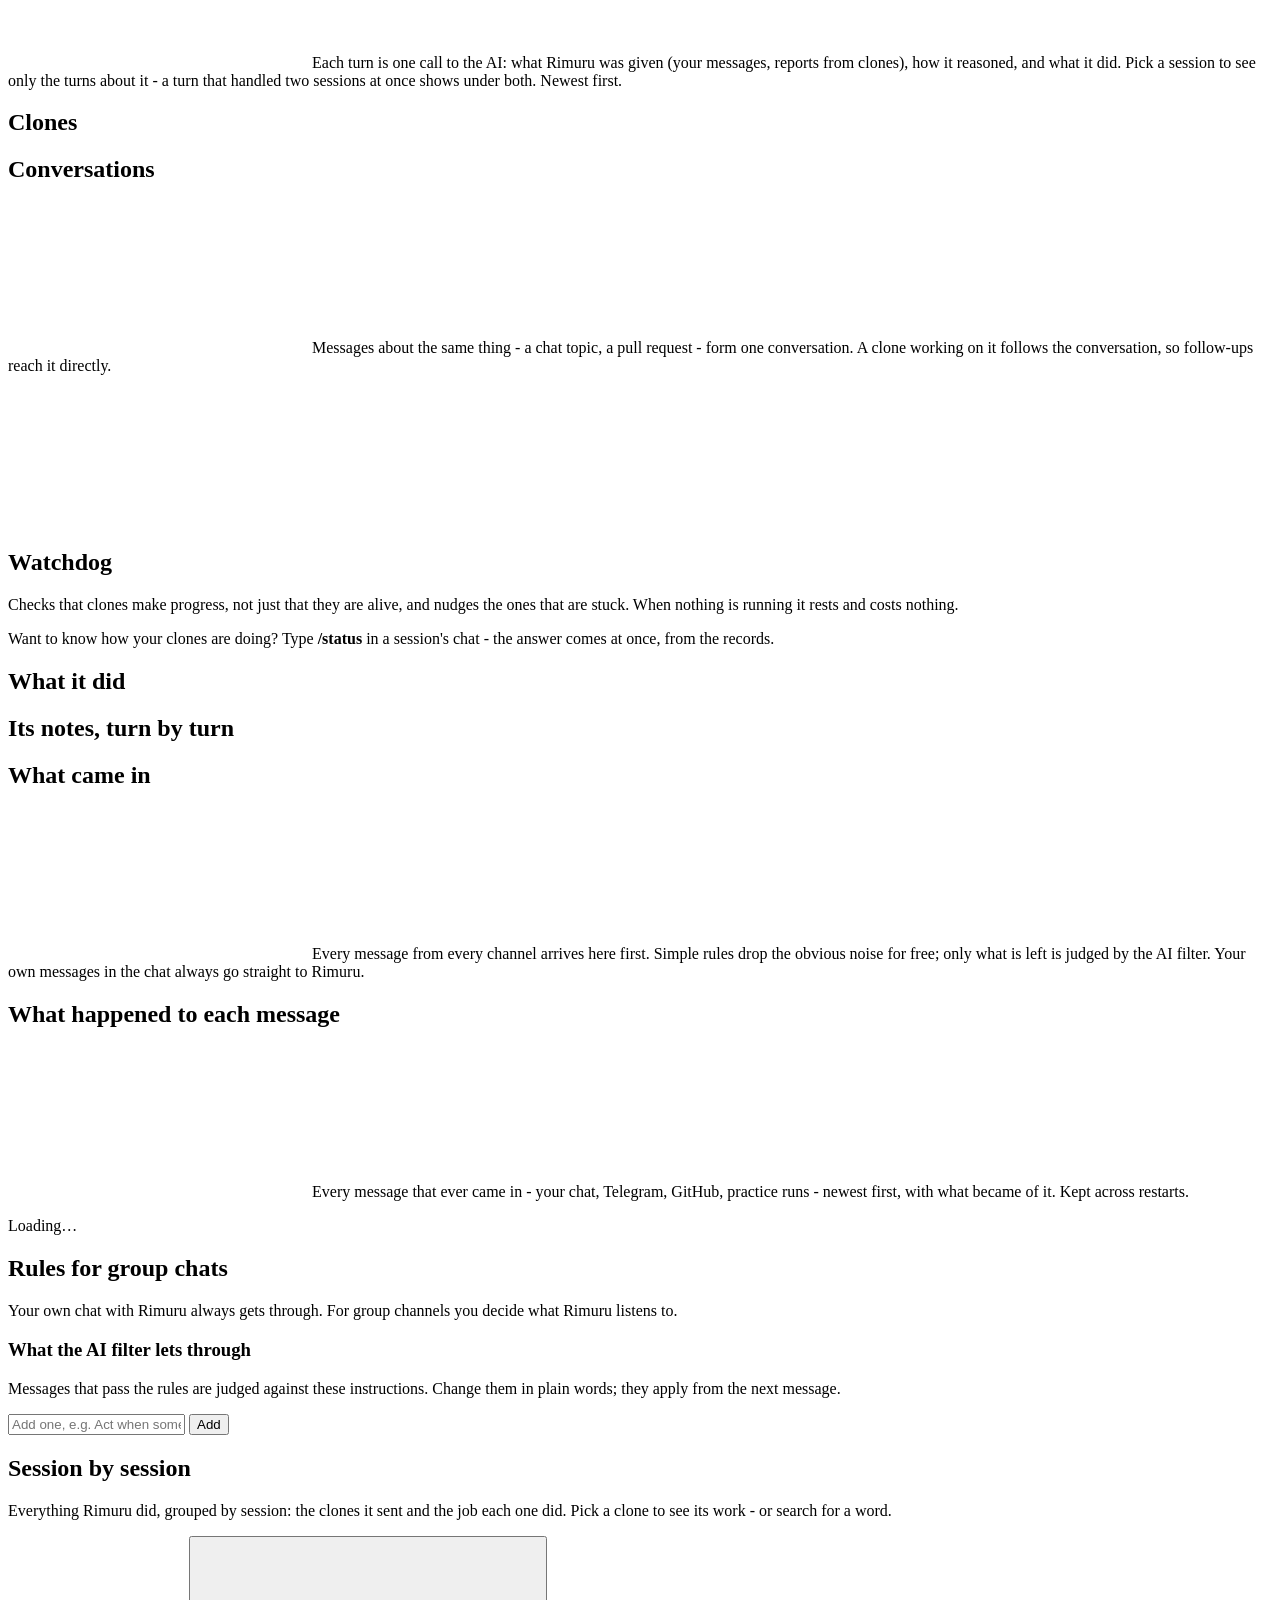
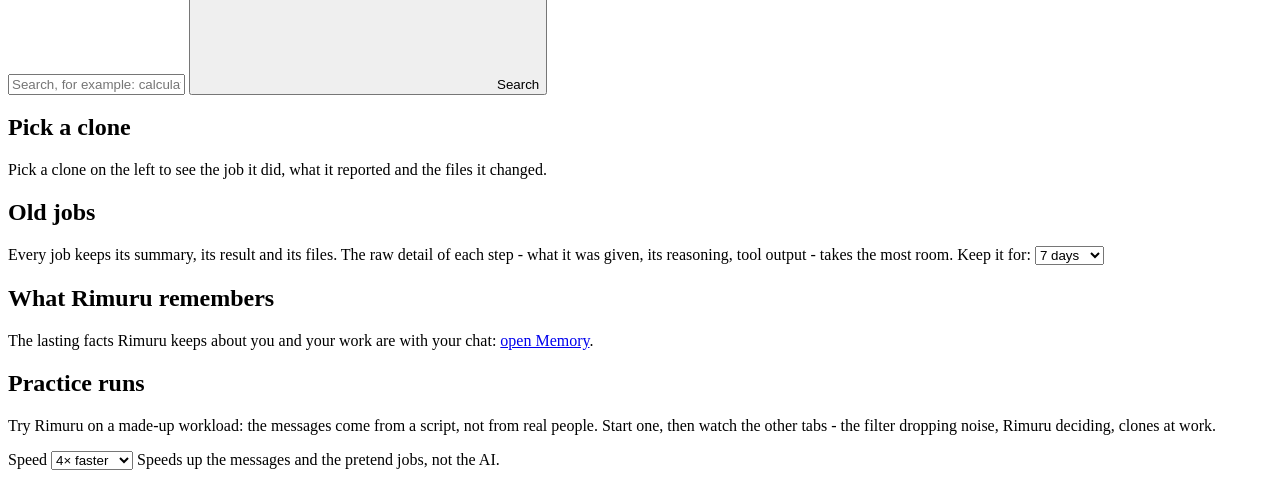
==== commit 99312841: "Launch kit, and Rimuru answers in your language (phase 3) - README for newcomers: what it is in thre" ====
--- a/rimuru/web/static/inside.html
+++ b/rimuru/web/static/inside.html
@@ -35,6 +35,10 @@
     </a>
     <a class="bar-btn" href="/#models" title="Choose which AI does each job">
       <svg><use href="#i-sliders"/></svg><span>Models</span>
+    </a>
+    <a class="bar-btn" href="/api/report" download id="report-btn"
+       title="Download a file to attach to a bug report: the log with keys taken out, the version, no chats or files">
+      <svg><use href="#i-alert"/></svg><span>Report a problem</span>
     </a>
     <button class="stop" id="stop" disabled title="Stop everything Rimuru is working on">
       <svg><use href="#i-stop"/></svg><span>Stop</span>
